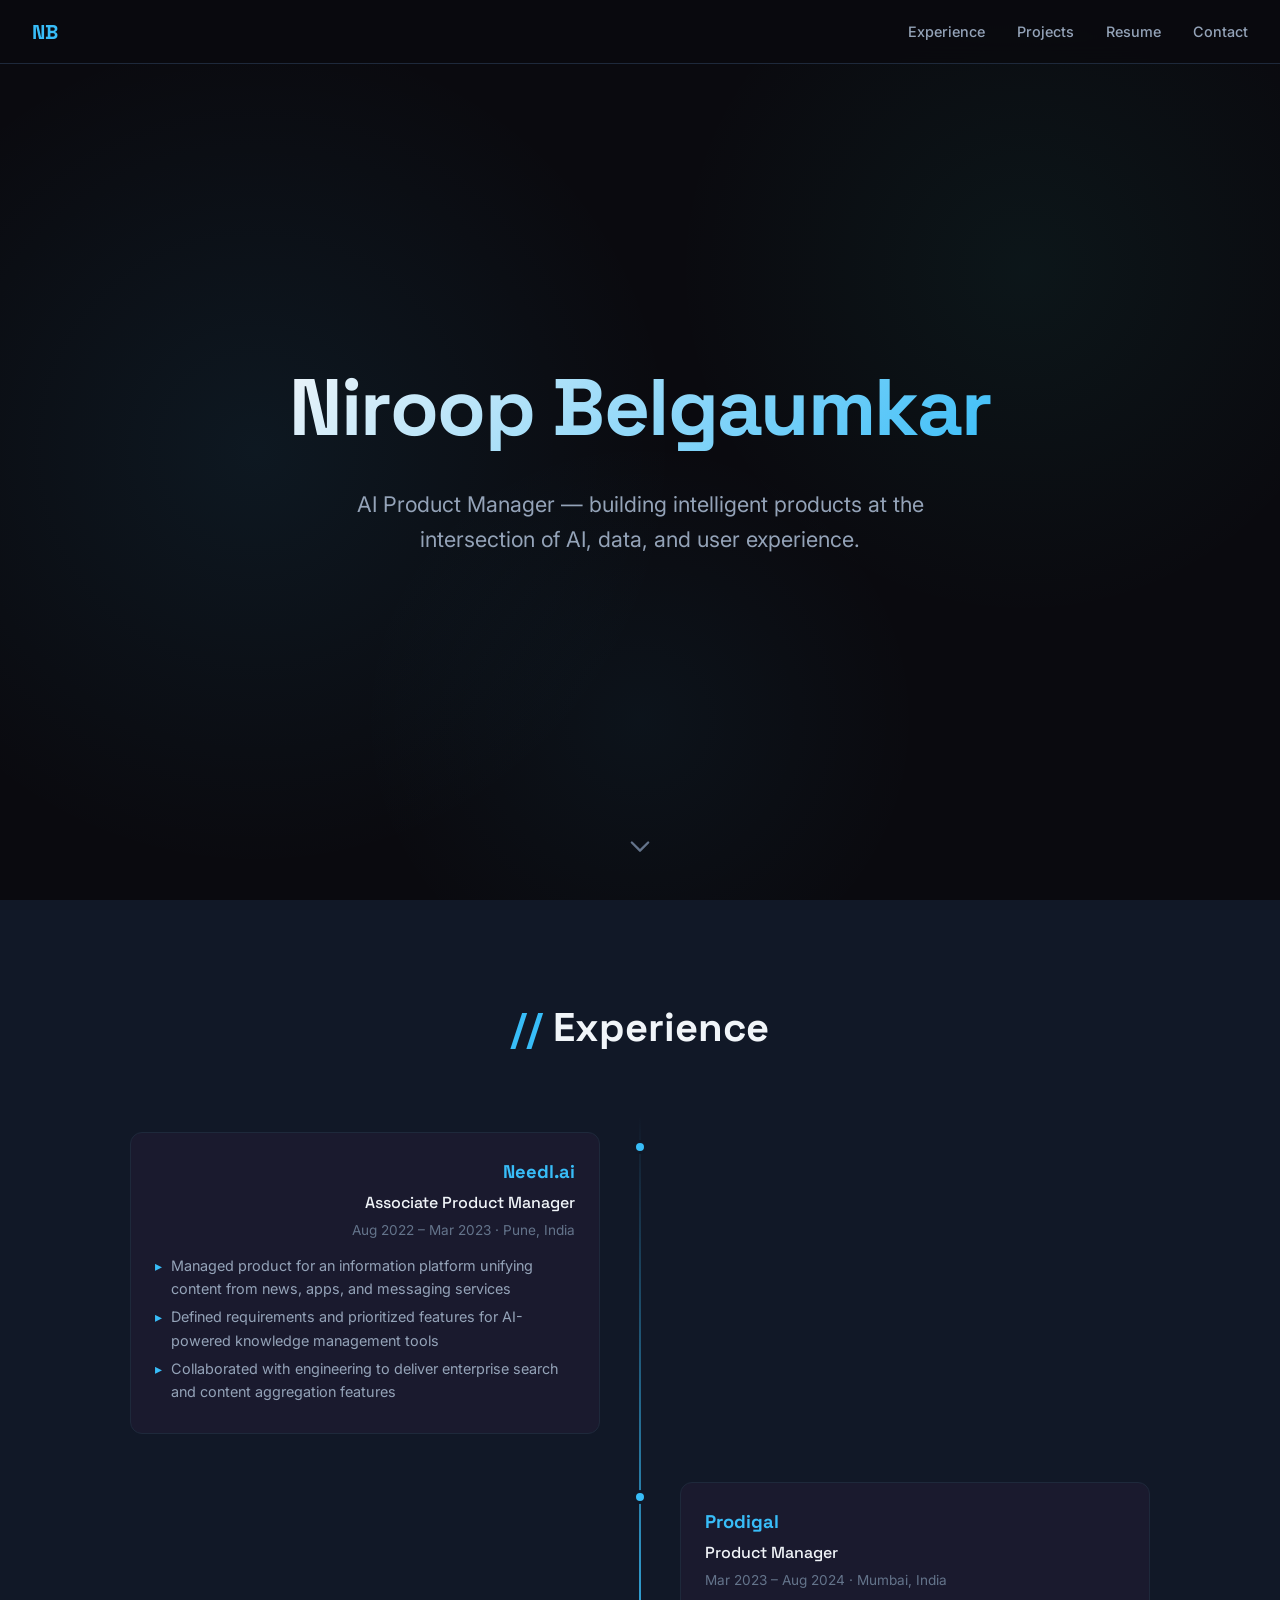
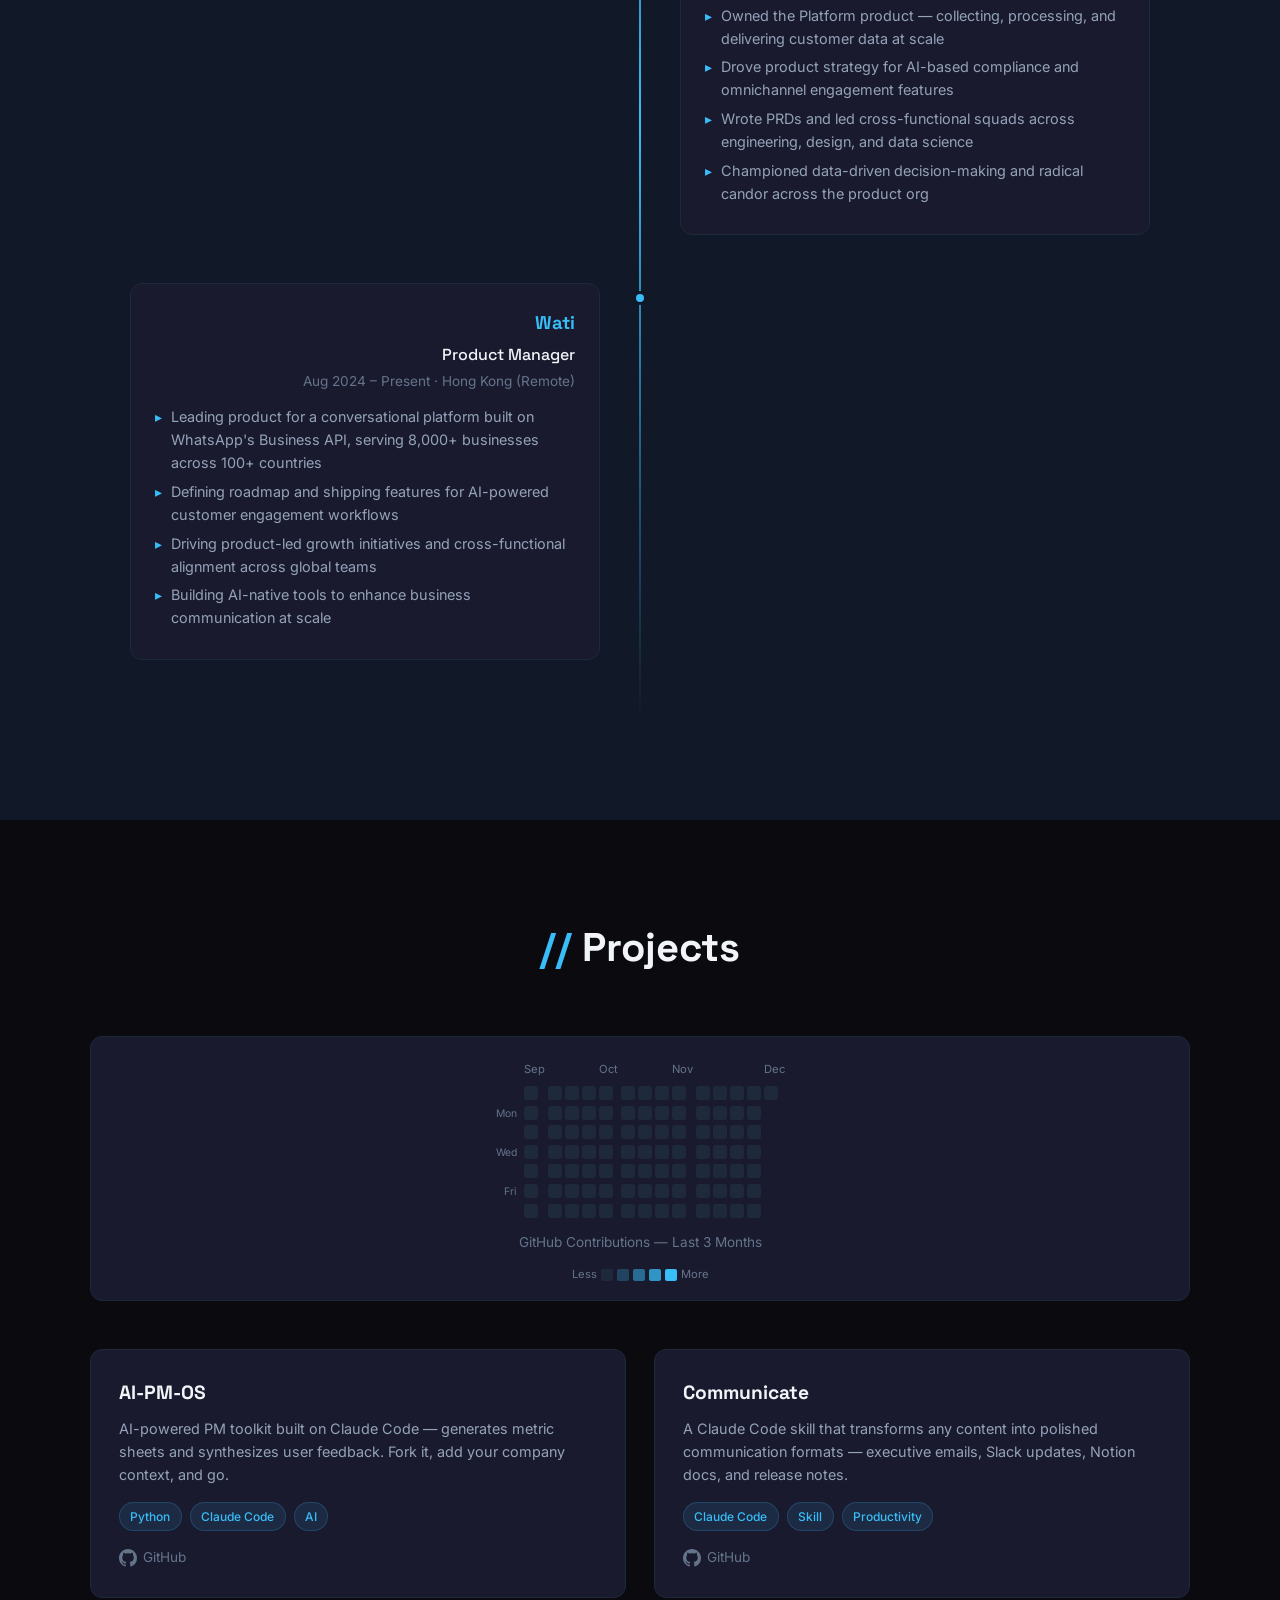
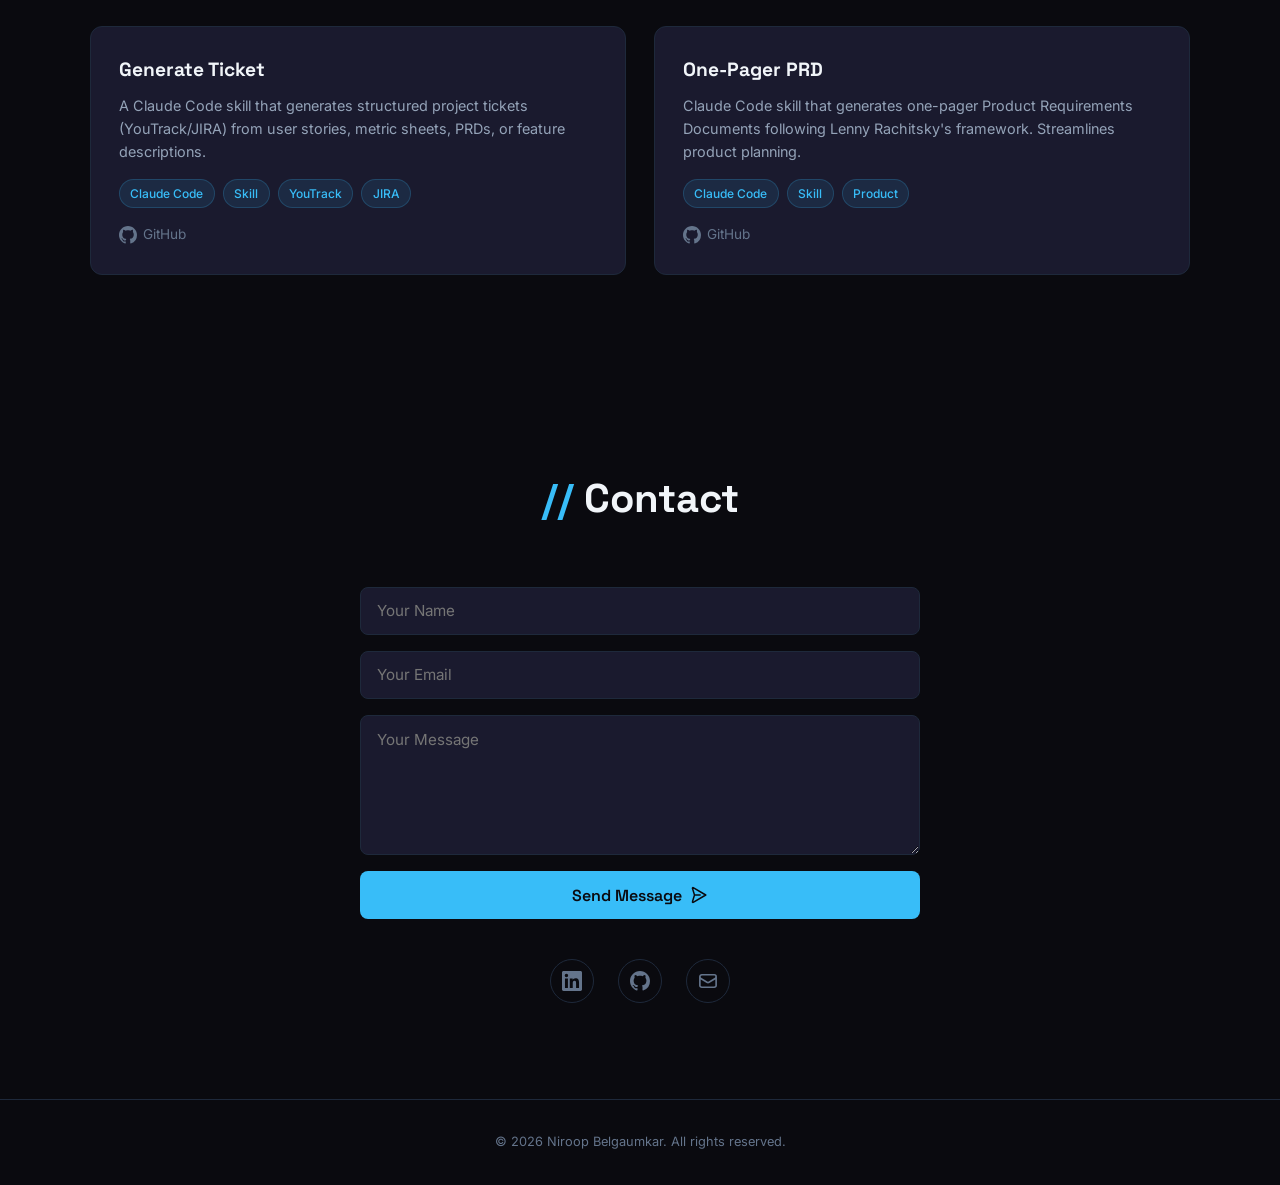
==== index.html @ 34ae7f2c "Add personal portfolio website Single-page portfolio with hero, experience timeline, projects grid, " ====
<!DOCTYPE html>
<html lang="en">
<head>
  <meta charset="UTF-8">
  <meta name="viewport" content="width=device-width, initial-scale=1.0">
  <title>Niroop Belgaumkar | AI Product Manager</title>
  <!-- Google Fonts -->
  <link rel="preconnect" href="https://fonts.googleapis.com">
  <link rel="preconnect" href="https://fonts.gstatic.com" crossorigin>
  <link href="https://fonts.googleapis.com/css2?family=Inter:wght@300;400;500;600&family=Space+Grotesk:wght@400;500;600;700&display=swap" rel="stylesheet">

  <style>
    /* ===========================
       CSS VARIABLES
       =========================== */
    :root {
      --bg-primary: #0a0a0f;
      --bg-secondary: #111827;
      --bg-card: #1a1a2e;
      --bg-card-hover: #1f2937;
      --accent: #38bdf8;
      --accent-glow: rgba(56, 189, 248, 0.3);
      --accent-secondary: #2dd4bf;
      --text-primary: #f1f5f9;
      --text-secondary: #94a3b8;
      --text-muted: #64748b;
      --border: #1e293b;
      --font-body: 'Inter', sans-serif;
      --font-heading: 'Space Grotesk', sans-serif;
      --nav-height: 64px;
    }

    /* ===========================
       RESET & BASE
       =========================== */
    *, *::before, *::after {
      margin: 0;
      padding: 0;
      box-sizing: border-box;
    }

    html {
      scroll-behavior: smooth;
    }

    body {
      font-family: var(--font-body);
      background: var(--bg-primary);
      color: var(--text-primary);
      line-height: 1.6;
      overflow-x: hidden;
    }

    a {
      color: var(--accent);
      text-decoration: none;
      transition: color 0.3s;
    }

    a:hover {
      color: var(--accent-secondary);
    }

    h1, h2, h3, h4 {
      font-family: var(--font-heading);
    }

    /* ===========================
       SCROLL ANIMATIONS
       =========================== */
    .fade-in {
      opacity: 0;
      transform: translateY(30px);
      transition: opacity 0.6s ease-out, transform 0.6s ease-out;
    }

    .fade-in.visible {
      opacity: 1;
      transform: translateY(0);
    }

    /* ===========================
       NAVIGATION
       =========================== */
    nav {
      position: fixed;
      top: 0;
      left: 0;
      right: 0;
      height: var(--nav-height);
      background: rgba(10, 10, 15, 0.85);
      backdrop-filter: blur(12px);
      border-bottom: 1px solid var(--border);
      display: flex;
      align-items: center;
      justify-content: space-between;
      padding: 0 2rem;
      z-index: 1000;
      transition: background 0.3s;
    }

    .nav-logo {
      font-family: var(--font-heading);
      font-size: 1.25rem;
      font-weight: 700;
      color: var(--accent);
    }

    .nav-links {
      display: flex;
      gap: 2rem;
      list-style: none;
    }

    .nav-links a {
      color: var(--text-secondary);
      font-size: 0.9rem;
      font-weight: 500;
      transition: color 0.3s;
    }

    .nav-links a:hover {
      color: var(--accent);
    }

    .nav-toggle {
      display: none;
      flex-direction: column;
      gap: 5px;
      cursor: pointer;
      background: none;
      border: none;
      padding: 4px;
    }

    .nav-toggle span {
      display: block;
      width: 24px;
      height: 2px;
      background: var(--text-primary);
      border-radius: 2px;
      transition: transform 0.3s, opacity 0.3s;
    }

    @media (max-width: 768px) {
      .nav-toggle {
        display: flex;
      }

      .nav-links {
        position: fixed;
        top: var(--nav-height);
        left: 0;
        right: 0;
        background: rgba(10, 10, 15, 0.95);
        backdrop-filter: blur(12px);
        flex-direction: column;
        align-items: center;
        padding: 2rem 0;
        gap: 1.5rem;
        border-bottom: 1px solid var(--border);
        transform: translateY(-100%);
        opacity: 0;
        pointer-events: none;
        transition: transform 0.3s, opacity 0.3s;
      }

      .nav-links.open {
        transform: translateY(0);
        opacity: 1;
        pointer-events: all;
      }
    }

    /* ===========================
       HERO SECTION
       =========================== */
    #hero {
      position: relative;
      height: 100vh;
      display: flex;
      flex-direction: column;
      align-items: center;
      justify-content: center;
      text-align: center;
      overflow: hidden;
      padding: 0 1.5rem;
    }

    /* Animated gradient background */
    #hero::before {
      content: '';
      position: absolute;
      inset: 0;
      background:
        radial-gradient(ellipse 600px 600px at 20% 50%, rgba(56, 189, 248, 0.08) 0%, transparent 70%),
        radial-gradient(ellipse 500px 500px at 80% 30%, rgba(45, 212, 191, 0.06) 0%, transparent 70%),
        radial-gradient(ellipse 400px 400px at 50% 80%, rgba(56, 189, 248, 0.05) 0%, transparent 70%);
      animation: heroShift 8s ease-in-out infinite alternate;
      z-index: 0;
    }

    @keyframes heroShift {
      0% { transform: scale(1) translate(0, 0); }
      100% { transform: scale(1.1) translate(20px, -15px); }
    }

    /* Floating particles */
    .particles {
      position: absolute;
      inset: 0;
      z-index: 0;
    }

    .particle {
      position: absolute;
      width: 3px;
      height: 3px;
      background: var(--accent);
      border-radius: 50%;
      opacity: 0;
      animation: float linear infinite;
    }

    @keyframes float {
      0% { opacity: 0; transform: translateY(100vh) scale(0); }
      10% { opacity: 0.6; }
      90% { opacity: 0.6; }
      100% { opacity: 0; transform: translateY(-10vh) scale(1); }
    }

    .hero-content {
      position: relative;
      z-index: 1;
    }

    .hero-content h1 {
      font-size: clamp(2.5rem, 7vw, 5rem);
      font-weight: 700;
      letter-spacing: -0.02em;
      margin-bottom: 1rem;
      background: linear-gradient(135deg, var(--text-primary) 0%, var(--accent) 100%);
      -webkit-background-clip: text;
      -webkit-text-fill-color: transparent;
      background-clip: text;
    }

    .hero-content p {
      font-size: clamp(1rem, 2.5vw, 1.35rem);
      color: var(--text-secondary);
      max-width: 600px;
      margin: 0 auto;
    }

    .scroll-indicator {
      position: absolute;
      bottom: 2rem;
      left: 50%;
      transform: translateX(-50%);
      z-index: 1;
      animation: bounce 2s infinite;
    }

    .scroll-indicator svg {
      width: 28px;
      height: 28px;
      stroke: var(--text-muted);
    }

    @keyframes bounce {
      0%, 100% { transform: translateX(-50%) translateY(0); }
      50% { transform: translateX(-50%) translateY(10px); }
    }

    /* ===========================
       SECTION SHARED
       =========================== */
    section {
      padding: 6rem 1.5rem;
    }

    .section-title {
      text-align: center;
      font-size: clamp(1.75rem, 4vw, 2.5rem);
      font-weight: 700;
      margin-bottom: 3.5rem;
      color: var(--text-primary);
    }

    .section-title span {
      color: var(--accent);
    }

    .container {
      max-width: 1100px;
      margin: 0 auto;
    }

    /* ===========================
       EXPERIENCE / TIMELINE
       =========================== */
    #experience {
      background: var(--bg-secondary);
    }

    .timeline {
      position: relative;
      padding: 1rem 0;
    }

    /* Vertical line */
    .timeline::before {
      content: '';
      position: absolute;
      left: 50%;
      top: 0;
      bottom: 0;
      width: 2px;
      background: linear-gradient(to bottom, transparent, var(--accent), transparent);
      transform: translateX(-50%);
    }

    .timeline-item {
      position: relative;
      width: 50%;
      padding: 0 2.5rem 3rem;
    }

    .timeline-item:nth-child(odd) {
      left: 0;
      text-align: right;
    }

    .timeline-item:nth-child(even) {
      left: 50%;
      text-align: left;
    }

    /* Dot on the timeline */
    .timeline-item::before {
      content: '';
      position: absolute;
      top: 0.5rem;
      width: 14px;
      height: 14px;
      background: var(--accent);
      border: 3px solid var(--bg-secondary);
      border-radius: 50%;
      z-index: 2;
    }

    .timeline-item:nth-child(odd)::before {
      right: -7px;
    }

    .timeline-item:nth-child(even)::before {
      left: -7px;
    }

    .timeline-card {
      background: var(--bg-card);
      border: 1px solid var(--border);
      border-radius: 12px;
      padding: 1.5rem;
      transition: border-color 0.3s, box-shadow 0.3s;
    }

    .timeline-card:hover {
      border-color: var(--accent);
      box-shadow: 0 0 20px var(--accent-glow);
    }

    .timeline-card h3 {
      color: var(--accent);
      font-size: 1.15rem;
      margin-bottom: 0.25rem;
    }

    .timeline-card h4 {
      color: var(--text-primary);
      font-weight: 500;
      font-size: 1rem;
      margin-bottom: 0.25rem;
    }

    .timeline-meta {
      font-size: 0.85rem;
      color: var(--text-muted);
      margin-bottom: 0.75rem;
    }

    .timeline-card ul {
      list-style: none;
      padding: 0;
    }

    .timeline-card ul li {
      position: relative;
      padding-left: 1rem;
      margin-bottom: 0.35rem;
      color: var(--text-secondary);
      font-size: 0.9rem;
      text-align: left;
    }

    .timeline-card ul li::before {
      content: '\25B8';
      position: absolute;
      left: 0;
      color: var(--accent);
    }

    @media (max-width: 768px) {
      .timeline::before {
        left: 1rem;
      }

      .timeline-item {
        width: 100%;
        left: 0 !important;
        text-align: left !important;
        padding-left: 2.5rem;
        padding-right: 0;
      }

      .timeline-item::before {
        left: 4px !important;
        right: auto !important;
      }
    }

    /* ===========================
       PROJECTS
       =========================== */
    .projects-grid {
      display: grid;
      grid-template-columns: repeat(2, 1fr);
      gap: 1.75rem;
    }

    @media (max-width: 768px) {
      .projects-grid {
        grid-template-columns: 1fr;
      }
    }

    /* GitHub Contribution Grid */
    .github-chart {
      text-align: center;
      margin-bottom: 3rem;
      padding: 1.5rem 1.5rem 1rem;
      background: var(--bg-card);
      border: 1px solid var(--border);
      border-radius: 12px;
      overflow-x: auto;
    }

    .chart-label {
      color: var(--text-muted);
      font-size: 0.85rem;
      margin-top: 0.75rem;
    }

    .contrib-grid {
      display: inline-grid;
      grid-template-rows: auto repeat(7, 1fr);
      grid-auto-flow: column;
      gap: 3px;
      justify-content: center;
    }

    .contrib-grid .month-label {
      grid-row: 1;
      font-size: 0.7rem;
      color: var(--text-muted);
      text-align: center;
      padding-bottom: 4px;
    }

    .contrib-grid .day-label {
      font-size: 0.65rem;
      color: var(--text-muted);
      display: flex;
      align-items: center;
      justify-content: flex-end;
      padding-right: 4px;
    }

    .contrib-cell {
      width: 14px;
      height: 14px;
      border-radius: 3px;
      background: var(--border);
      transition: outline 0.15s;
      position: relative;
    }

    .contrib-cell:hover {
      outline: 2px solid var(--accent);
      outline-offset: 1px;
    }

    .contrib-cell[data-level="1"] { background: rgba(56, 189, 248, 0.25); }
    .contrib-cell[data-level="2"] { background: rgba(56, 189, 248, 0.5); }
    .contrib-cell[data-level="3"] { background: rgba(56, 189, 248, 0.75); }
    .contrib-cell[data-level="4"] { background: rgba(56, 189, 248, 1); }

    .contrib-cell .tooltip {
      display: none;
      position: absolute;
      bottom: calc(100% + 6px);
      left: 50%;
      transform: translateX(-50%);
      background: var(--bg-primary);
      color: var(--text-primary);
      font-size: 0.7rem;
      padding: 4px 8px;
      border-radius: 4px;
      border: 1px solid var(--border);
      white-space: nowrap;
      z-index: 10;
      pointer-events: none;
    }

    .contrib-cell:hover .tooltip {
      display: block;
    }

    .contrib-legend {
      display: flex;
      align-items: center;
      justify-content: center;
      gap: 4px;
      margin-top: 0.75rem;
      font-size: 0.7rem;
      color: var(--text-muted);
    }

    .contrib-legend .swatch {
      width: 12px;
      height: 12px;
      border-radius: 2px;
    }

    @media (max-width: 768px) {
      .contrib-cell {
        width: 11px;
        height: 11px;
      }
    }

    .project-card {
      background: var(--bg-card);
      border: 1px solid var(--border);
      border-radius: 12px;
      padding: 1.75rem;
      transition: transform 0.3s, border-color 0.3s, box-shadow 0.3s;
    }

    .project-card:hover {
      transform: translateY(-6px);
      border-color: var(--accent);
      box-shadow: 0 8px 30px var(--accent-glow);
    }

    .project-card h3 {
      font-size: 1.2rem;
      margin-bottom: 0.5rem;
      color: var(--text-primary);
    }

    .project-card p {
      color: var(--text-secondary);
      font-size: 0.9rem;
      margin-bottom: 1rem;
    }

    .project-tags {
      display: flex;
      flex-wrap: wrap;
      gap: 0.5rem;
      margin-bottom: 1rem;
    }

    .project-tags span {
      background: rgba(56, 189, 248, 0.1);
      color: var(--accent);
      font-size: 0.75rem;
      font-weight: 500;
      padding: 0.25rem 0.65rem;
      border-radius: 999px;
      border: 1px solid rgba(56, 189, 248, 0.2);
    }

    .project-links {
      display: flex;
      gap: 1rem;
    }

    .project-links a {
      display: inline-flex;
      align-items: center;
      gap: 0.35rem;
      color: var(--text-muted);
      font-size: 0.85rem;
      transition: color 0.3s;
    }

    .project-links a:hover {
      color: var(--accent);
    }

    .project-links svg {
      width: 18px;
      height: 18px;
    }


    /* ===========================
       CONTACT
       =========================== */
    .contact-wrapper {
      max-width: 560px;
      margin: 0 auto;
    }

    .contact-form {
      display: flex;
      flex-direction: column;
      gap: 1rem;
    }

    .contact-form input,
    .contact-form textarea {
      width: 100%;
      padding: 0.85rem 1rem;
      border: 1px solid var(--border);
      border-radius: 8px;
      background: var(--bg-card);
      color: var(--text-primary);
      font-family: var(--font-body);
      font-size: 0.95rem;
      outline: none;
      transition: border-color 0.3s;
    }

    .contact-form input:focus,
    .contact-form textarea:focus {
      border-color: var(--accent);
    }

    .contact-form textarea {
      min-height: 140px;
      resize: vertical;
    }

    .btn-submit {
      display: inline-flex;
      align-items: center;
      justify-content: center;
      gap: 0.5rem;
      background: var(--accent);
      color: var(--bg-primary);
      font-family: var(--font-heading);
      font-weight: 600;
      font-size: 1rem;
      padding: 0.85rem 2rem;
      border-radius: 8px;
      border: none;
      cursor: pointer;
      transition: box-shadow 0.3s, transform 0.3s;
    }

    .btn-submit:hover {
      transform: translateY(-2px);
      box-shadow: 0 0 25px var(--accent-glow);
    }

    .form-success {
      display: none;
      text-align: center;
      padding: 1.5rem;
      margin-top: 1rem;
      background: rgba(45, 212, 191, 0.1);
      border: 1px solid var(--accent-secondary);
      border-radius: 8px;
      color: var(--accent-secondary);
      font-weight: 500;
    }

    .form-success.show {
      display: block;
    }

    .social-links {
      display: flex;
      justify-content: center;
      gap: 1.5rem;
      margin-top: 2.5rem;
    }

    .social-links a {
      display: flex;
      align-items: center;
      justify-content: center;
      width: 44px;
      height: 44px;
      border: 1px solid var(--border);
      border-radius: 50%;
      color: var(--text-muted);
      transition: color 0.3s, border-color 0.3s, box-shadow 0.3s;
    }

    .social-links a:hover {
      color: var(--accent);
      border-color: var(--accent);
      box-shadow: 0 0 15px var(--accent-glow);
    }

    .social-links svg {
      width: 20px;
      height: 20px;
    }

    /* ===========================
       FOOTER
       =========================== */
    footer {
      text-align: center;
      padding: 2rem 1rem;
      color: var(--text-muted);
      font-size: 0.8rem;
      border-top: 1px solid var(--border);
    }
  </style>
</head>
<body>

  <!-- ===========================
       NAVIGATION
       =========================== -->
  <nav>
    <a href="#hero" class="nav-logo">NB</a>
    <button class="nav-toggle" aria-label="Toggle navigation">
      <span></span><span></span><span></span>
    </button>
    <ul class="nav-links">
      <li><a href="#experience">Experience</a></li>
      <li><a href="#projects">Projects</a></li>
      <li><a href="./assets/resume.pdf" target="_blank" rel="noopener noreferrer">Resume</a></li>
      <li><a href="#contact">Contact</a></li>
    </ul>
  </nav>

  <!-- ===========================
       HERO SECTION
       =========================== -->
  <section id="hero">
    <div class="particles" id="particles"></div>
    <div class="hero-content">
      <h1>Niroop Belgaumkar</h1>
      <p>AI Product Manager — building intelligent products at the intersection of AI, data, and user experience.</p>
    </div>
    <div class="scroll-indicator">
      <svg xmlns="http://www.w3.org/2000/svg" fill="none" viewBox="0 0 24 24" stroke-width="2" stroke="currentColor"><path stroke-linecap="round" stroke-linejoin="round" d="M19 9l-7 7-7-7"/></svg>
    </div>
  </section>

  <!-- ===========================
       EXPERIENCE SECTION
       =========================== -->
  <section id="experience">
    <div class="container">
      <h2 class="section-title fade-in"><span>//</span> Experience</h2>
      <div class="timeline">

        <!-- Job 1 — oldest PM role -->
        <div class="timeline-item fade-in">
          <div class="timeline-card">
            <h3>Needl.ai</h3>
            <h4>Associate Product Manager</h4>
            <div class="timeline-meta">Aug 2022 &ndash; Mar 2023 &middot; Pune, India</div>
            <ul>
              <!-- REPLACE: responsibilities / achievements -->
              <li>Managed product for an information platform unifying content from news, apps, and messaging services</li>
              <li>Defined requirements and prioritized features for AI-powered knowledge management tools</li>
              <li>Collaborated with engineering to deliver enterprise search and content aggregation features</li>
            </ul>
          </div>
        </div>

        <!-- Job 2 -->
        <div class="timeline-item fade-in">
          <div class="timeline-card">
            <h3>Prodigal</h3>
            <h4>Product Manager</h4>
            <div class="timeline-meta">Mar 2023 &ndash; Aug 2024 &middot; Mumbai, India</div>
            <ul>
              <!-- REPLACE: responsibilities / achievements -->
              <li>Owned the Platform product — collecting, processing, and delivering customer data at scale</li>
              <li>Drove product strategy for AI-based compliance and omnichannel engagement features</li>
              <li>Wrote PRDs and led cross-functional squads across engineering, design, and data science</li>
              <li>Championed data-driven decision-making and radical candor across the product org</li>
            </ul>
          </div>
        </div>

        <!-- Job 3 — current -->
        <div class="timeline-item fade-in">
          <div class="timeline-card">
            <h3>Wati</h3>
            <h4>Product Manager</h4>
            <div class="timeline-meta">Aug 2024 &ndash; Present &middot; Hong Kong (Remote)</div>
            <ul>
              <!-- REPLACE: responsibilities / achievements -->
              <li>Leading product for a conversational platform built on WhatsApp's Business API, serving 8,000+ businesses across 100+ countries</li>
              <li>Defining roadmap and shipping features for AI-powered customer engagement workflows</li>
              <li>Driving product-led growth initiatives and cross-functional alignment across global teams</li>
              <li>Building AI-native tools to enhance business communication at scale</li>
            </ul>
          </div>
        </div>

      </div>
    </div>
  </section>

  <!-- ===========================
       PROJECTS SECTION
       =========================== -->
  <section id="projects">
    <div class="container">
      <h2 class="section-title fade-in"><span>//</span> Projects</h2>

      <!-- Dynamic GitHub Contribution Grid (last 3 months) -->
      <div class="github-chart fade-in">
        <div class="contrib-grid" id="contribGrid"></div>
        <p class="chart-label">GitHub Contributions — Last 3 Months</p>
      </div>

      <div class="projects-grid">

        <!-- Project 1: AI-PM-OS -->
        <div class="project-card fade-in">
          <h3>AI-PM-OS</h3>
          <p>AI-powered PM toolkit built on Claude Code — generates metric sheets and synthesizes user feedback. Fork it, add your company context, and go.</p>
          <div class="project-tags">
            <span>Python</span>
            <span>Claude Code</span>
            <span>AI</span>
          </div>
          <div class="project-links">
            <a href="https://github.com/101WaysToBug/AI-PM-OS" target="_blank" rel="noopener noreferrer">
              <svg viewBox="0 0 24 24" fill="currentColor"><path d="M12 0C5.37 0 0 5.37 0 12c0 5.31 3.435 9.795 8.205 11.385.6.105.825-.255.825-.57 0-.285-.015-1.23-.015-2.235-3.015.555-3.795-.735-4.035-1.41-.135-.345-.72-1.41-1.23-1.695-.42-.225-1.02-.78-.015-.795.945-.015 1.62.87 1.845 1.23 1.08 1.815 2.805 1.305 3.495.99.105-.78.42-1.305.765-1.605-2.67-.3-5.46-1.335-5.46-5.925 0-1.305.465-2.385 1.23-3.225-.12-.3-.54-1.53.12-3.18 0 0 1.005-.315 3.3 1.23.96-.27 1.98-.405 3-.405s2.04.135 3 .405c2.295-1.56 3.3-1.23 3.3-1.23.66 1.65.24 2.88.12 3.18.765.84 1.23 1.905 1.23 3.225 0 4.605-2.805 5.625-5.475 5.925.435.375.81 1.095.81 2.22 0 1.605-.015 2.895-.015 3.3 0 .315.225.69.825.57A12.02 12.02 0 0024 12c0-6.63-5.37-12-12-12z"/></svg>
              GitHub
            </a>
          </div>
        </div>

        <!-- Project 2: communicate -->
        <div class="project-card fade-in">
          <h3>Communicate</h3>
          <p>A Claude Code skill that transforms any content into polished communication formats — executive emails, Slack updates, Notion docs, and release notes.</p>
          <div class="project-tags">
            <span>Claude Code</span>
            <span>Skill</span>
            <span>Productivity</span>
          </div>
          <div class="project-links">
            <a href="https://github.com/101WaysToBug/communicate" target="_blank" rel="noopener noreferrer">
              <svg viewBox="0 0 24 24" fill="currentColor"><path d="M12 0C5.37 0 0 5.37 0 12c0 5.31 3.435 9.795 8.205 11.385.6.105.825-.255.825-.57 0-.285-.015-1.23-.015-2.235-3.015.555-3.795-.735-4.035-1.41-.135-.345-.72-1.41-1.23-1.695-.42-.225-1.02-.78-.015-.795.945-.015 1.62.87 1.845 1.23 1.08 1.815 2.805 1.305 3.495.99.105-.78.42-1.305.765-1.605-2.67-.3-5.46-1.335-5.46-5.925 0-1.305.465-2.385 1.23-3.225-.12-.3-.54-1.53.12-3.18 0 0 1.005-.315 3.3 1.23.96-.27 1.98-.405 3-.405s2.04.135 3 .405c2.295-1.56 3.3-1.23 3.3-1.23.66 1.65.24 2.88.12 3.18.765.84 1.23 1.905 1.23 3.225 0 4.605-2.805 5.625-5.475 5.925.435.375.81 1.095.81 2.22 0 1.605-.015 2.895-.015 3.3 0 .315.225.69.825.57A12.02 12.02 0 0024 12c0-6.63-5.37-12-12-12z"/></svg>
              GitHub
            </a>
          </div>
        </div>

        <!-- Project 3: generate-ticket -->
        <div class="project-card fade-in">
          <h3>Generate Ticket</h3>
          <p>A Claude Code skill that generates structured project tickets (YouTrack/JIRA) from user stories, metric sheets, PRDs, or feature descriptions.</p>
          <div class="project-tags">
            <span>Claude Code</span>
            <span>Skill</span>
            <span>YouTrack</span>
            <span>JIRA</span>
          </div>
          <div class="project-links">
            <a href="https://github.com/101WaysToBug/generate-ticket" target="_blank" rel="noopener noreferrer">
              <svg viewBox="0 0 24 24" fill="currentColor"><path d="M12 0C5.37 0 0 5.37 0 12c0 5.31 3.435 9.795 8.205 11.385.6.105.825-.255.825-.57 0-.285-.015-1.23-.015-2.235-3.015.555-3.795-.735-4.035-1.41-.135-.345-.72-1.41-1.23-1.695-.42-.225-1.02-.78-.015-.795.945-.015 1.62.87 1.845 1.23 1.08 1.815 2.805 1.305 3.495.99.105-.78.42-1.305.765-1.605-2.67-.3-5.46-1.335-5.46-5.925 0-1.305.465-2.385 1.23-3.225-.12-.3-.54-1.53.12-3.18 0 0 1.005-.315 3.3 1.23.96-.27 1.98-.405 3-.405s2.04.135 3 .405c2.295-1.56 3.3-1.23 3.3-1.23.66 1.65.24 2.88.12 3.18.765.84 1.23 1.905 1.23 3.225 0 4.605-2.805 5.625-5.475 5.925.435.375.81 1.095.81 2.22 0 1.605-.015 2.895-.015 3.3 0 .315.225.69.825.57A12.02 12.02 0 0024 12c0-6.63-5.37-12-12-12z"/></svg>
              GitHub
            </a>
          </div>
        </div>

        <!-- Project 4: one-pager-PRD -->
        <div class="project-card fade-in">
          <h3>One-Pager PRD</h3>
          <p>Claude Code skill that generates one-pager Product Requirements Documents following Lenny Rachitsky's framework. Streamlines product planning.</p>
          <div class="project-tags">
            <span>Claude Code</span>
            <span>Skill</span>
            <span>Product</span>
          </div>
          <div class="project-links">
            <a href="https://github.com/101WaysToBug/one-pager-PRD" target="_blank" rel="noopener noreferrer">
              <svg viewBox="0 0 24 24" fill="currentColor"><path d="M12 0C5.37 0 0 5.37 0 12c0 5.31 3.435 9.795 8.205 11.385.6.105.825-.255.825-.57 0-.285-.015-1.23-.015-2.235-3.015.555-3.795-.735-4.035-1.41-.135-.345-.72-1.41-1.23-1.695-.42-.225-1.02-.78-.015-.795.945-.015 1.62.87 1.845 1.23 1.08 1.815 2.805 1.305 3.495.99.105-.78.42-1.305.765-1.605-2.67-.3-5.46-1.335-5.46-5.925 0-1.305.465-2.385 1.23-3.225-.12-.3-.54-1.53.12-3.18 0 0 1.005-.315 3.3 1.23.96-.27 1.98-.405 3-.405s2.04.135 3 .405c2.295-1.56 3.3-1.23 3.3-1.23.66 1.65.24 2.88.12 3.18.765.84 1.23 1.905 1.23 3.225 0 4.605-2.805 5.625-5.475 5.925.435.375.81 1.095.81 2.22 0 1.605-.015 2.895-.015 3.3 0 .315.225.69.825.57A12.02 12.02 0 0024 12c0-6.63-5.37-12-12-12z"/></svg>
              GitHub
            </a>
          </div>
        </div>

      </div>
    </div>
  </section>


  <!-- ===========================
       CONTACT SECTION
       =========================== -->
  <section id="contact">
    <div class="container">
      <h2 class="section-title fade-in"><span>//</span> Contact</h2>
      <div class="contact-wrapper fade-in">
        <form class="contact-form" id="contactForm" action="https://formsubmit.co/ajax/niroopbelgaumkar1@gmail.com" method="POST">
          <input type="text" name="name" placeholder="Your Name" required>
          <input type="email" name="email" placeholder="Your Email" required>
          <textarea name="message" placeholder="Your Message" required></textarea>
          <button type="submit" class="btn-submit">
            Send Message
            <svg xmlns="http://www.w3.org/2000/svg" fill="none" viewBox="0 0 24 24" stroke-width="2" stroke="currentColor" width="18" height="18"><path stroke-linecap="round" stroke-linejoin="round" d="M6 12L3.27 3.13a.75.75 0 01.96-.96L21 12l-16.77 9.83a.75.75 0 01-.96-.96L6 12zm0 0h7.5"/></svg>
          </button>
        </form>
        <div class="form-success" id="formSuccess">
          Thank you! Your message has been sent successfully.
        </div>

        <!-- Social Links -->
        <div class="social-links">
          <a href="https://www.linkedin.com/in/nbelgaum/" target="_blank" rel="noopener noreferrer" aria-label="LinkedIn">
            <svg viewBox="0 0 24 24" fill="currentColor"><path d="M20.447 20.452h-3.554v-5.569c0-1.328-.027-3.037-1.852-3.037-1.853 0-2.136 1.445-2.136 2.939v5.667H9.351V9h3.414v1.561h.046c.477-.9 1.637-1.85 3.37-1.85 3.601 0 4.267 2.37 4.267 5.455v6.286zM5.337 7.433a2.062 2.062 0 01-2.063-2.065 2.064 2.064 0 112.063 2.065zm1.782 13.019H3.555V9h3.564v11.452zM22.225 0H1.771C.792 0 0 .774 0 1.729v20.542C0 23.227.792 24 1.771 24h20.451C23.2 24 24 23.227 24 22.271V1.729C24 .774 23.2 0 22.222 0h.003z"/></svg>
          </a>
          <a href="https://github.com/101WaysToBug" target="_blank" rel="noopener noreferrer" aria-label="GitHub">
            <svg viewBox="0 0 24 24" fill="currentColor"><path d="M12 0C5.37 0 0 5.37 0 12c0 5.31 3.435 9.795 8.205 11.385.6.105.825-.255.825-.57 0-.285-.015-1.23-.015-2.235-3.015.555-3.795-.735-4.035-1.41-.135-.345-.72-1.41-1.23-1.695-.42-.225-1.02-.78-.015-.795.945-.015 1.62.87 1.845 1.23 1.08 1.815 2.805 1.305 3.495.99.105-.78.42-1.305.765-1.605-2.67-.3-5.46-1.335-5.46-5.925 0-1.305.465-2.385 1.23-3.225-.12-.3-.54-1.53.12-3.18 0 0 1.005-.315 3.3 1.23.96-.27 1.98-.405 3-.405s2.04.135 3 .405c2.295-1.56 3.3-1.23 3.3-1.23.66 1.65.24 2.88.12 3.18.765.84 1.23 1.905 1.23 3.225 0 4.605-2.805 5.625-5.475 5.925.435.375.81 1.095.81 2.22 0 1.605-.015 2.895-.015 3.3 0 .315.225.69.825.57A12.02 12.02 0 0024 12c0-6.63-5.37-12-12-12z"/></svg>
          </a>
          <a href="mailto:niroopbelgaumkar1@gmail.com" aria-label="Email">
            <svg xmlns="http://www.w3.org/2000/svg" fill="none" viewBox="0 0 24 24" stroke-width="2" stroke="currentColor"><path stroke-linecap="round" stroke-linejoin="round" d="M21.75 6.75v10.5a2.25 2.25 0 01-2.25 2.25h-15a2.25 2.25 0 01-2.25-2.25V6.75m19.5 0A2.25 2.25 0 0019.5 4.5h-15a2.25 2.25 0 00-2.25 2.25m19.5 0v.243a2.25 2.25 0 01-1.07 1.916l-7.5 4.615a2.25 2.25 0 01-2.36 0L3.32 8.91a2.25 2.25 0 01-1.07-1.916V6.75"/></svg>
          </a>
        </div>
      </div>
    </div>
  </section>

<!-- ===========================
       FOOTER
       =========================== -->
  <footer>
    <p>&copy; 2026 Niroop Belgaumkar. All rights reserved.</p>
  </footer>

  <!-- ===========================
       JAVASCRIPT
       =========================== -->
  <script>
    /* ----------------------------
       Mobile Navigation Toggle
       ---------------------------- */
    function initMobileNav() {
      const toggle = document.querySelector('.nav-toggle');
      const links = document.querySelector('.nav-links');

      toggle.addEventListener('click', () => {
        links.classList.toggle('open');
      });

      // Close menu when a link is clicked
      links.querySelectorAll('a').forEach(link => {
        link.addEventListener('click', () => {
          links.classList.remove('open');
        });
      });
    }

    /* ----------------------------
       Scroll-triggered Animations
       (IntersectionObserver)
       ---------------------------- */
    function initScrollAnimations() {
      const observer = new IntersectionObserver((entries) => {
        entries.forEach(entry => {
          if (entry.isIntersecting) {
            entry.target.classList.add('visible');
            observer.unobserve(entry.target);
          }
        });
      }, {
        threshold: 0.15,
        rootMargin: '0px 0px -40px 0px'
      });

      document.querySelectorAll('.fade-in').forEach(el => observer.observe(el));
    }

    /* ----------------------------
       Particle Background
       ---------------------------- */
    function initParticles() {
      const container = document.getElementById('particles');
      const count = 30;

      for (let i = 0; i < count; i++) {
        const particle = document.createElement('div');
        particle.className = 'particle';
        particle.style.left = Math.random() * 100 + '%';
        particle.style.width = particle.style.height = (Math.random() * 3 + 1) + 'px';
        particle.style.animationDuration = (Math.random() * 8 + 6) + 's';
        particle.style.animationDelay = (Math.random() * 10) + 's';
        container.appendChild(particle);
      }
    }

    /* ----------------------------
       Contact Form Handling
       ---------------------------- */
    function initContactForm() {
      const form = document.getElementById('contactForm');
      const success = document.getElementById('formSuccess');

      form.addEventListener('submit', (e) => {
        e.preventDefault();
        const data = new FormData(form);
        const json = Object.fromEntries(data.entries());

        fetch(form.action, {
          method: 'POST',
          body: JSON.stringify(json),
          headers: {
            'Content-Type': 'application/json',
            'Accept': 'application/json'
          }
        }).then((response) => {
          if (response.ok) {
            form.reset();
            success.textContent = 'Thank you! Your message has been sent successfully.';
            success.classList.add('show');
          } else {
            success.textContent = 'Oops — something went wrong. Please try again.';
            success.style.borderColor = '#f87171';
            success.style.color = '#f87171';
            success.classList.add('show');
          }
          setTimeout(() => {
            success.classList.remove('show');
            success.style.borderColor = '';
            success.style.color = '';
          }, 4000);
        }).catch(() => {
          success.textContent = 'Network error. Please try again later.';
          success.style.borderColor = '#f87171';
          success.style.color = '#f87171';
          success.classList.add('show');
          setTimeout(() => {
            success.classList.remove('show');
            success.style.borderColor = '';
            success.style.color = '';
          }, 4000);
        });
      });
    }

/* ----------------------------
       GitHub Contribution Grid
       (Last 3 months, live data)
       ---------------------------- */
    function initContribGrid() {
      const username = '101WaysToBug';
      const grid = document.getElementById('contribGrid');
      const monthNames = ['Jan','Feb','Mar','Apr','May','Jun','Jul','Aug','Sep','Oct','Nov','Dec'];
      const dayLabels = ['','Mon','','Wed','','Fri',''];

      // Fetch all pages of public events (up to 10 pages x 100 = 1000 events)
      const pages = [1, 2, 3];
      Promise.all(
        pages.map(p =>
          fetch('https://api.github.com/users/' + username + '/events/public?per_page=100&page=' + p)
            .then(r => r.json())
            .catch(() => [])
        )
      ).then(results => {
        const allEvents = results.flat();

        // Count events per day
        const dateMap = {};
        allEvents.forEach(event => {
          const date = event.created_at.split('T')[0];
          dateMap[date] = (dateMap[date] || 0) + 1;
        });

        // Build last 3 months of dates
        const today = new Date();
        const start = new Date(today);
        start.setMonth(start.getMonth() - 3);
        start.setDate(start.getDate() - start.getDay()); // align to Sunday

        const days = [];
        const d = new Date(start);
        while (d <= today) {
          days.push(new Date(d));
          d.setDate(d.getDate() + 1);
        }

        // Find max for level scaling
        const counts = days.map(day => {
          const key = day.toISOString().split('T')[0];
          return dateMap[key] || 0;
        });
        const maxCount = Math.max(...counts, 1);

        // Group into weeks
        const weeks = [];
        let currentWeek = [];
        days.forEach(day => {
          if (day.getDay() === 0 && currentWeek.length > 0) {
            weeks.push(currentWeek);
            currentWeek = [];
          }
          currentWeek.push(day);
        });
        if (currentWeek.length > 0) weeks.push(currentWeek);

        let lastMonth = -1;

        // Day labels column
        const emptyLabel = document.createElement('div');
        emptyLabel.className = 'month-label';
        grid.appendChild(emptyLabel);
        dayLabels.forEach(label => {
          const el = document.createElement('div');
          el.className = 'day-label';
          el.textContent = label;
          grid.appendChild(el);
        });

        // Render each week
        weeks.forEach(week => {
          const firstDay = week[0];
          const monthLabel = document.createElement('div');
          monthLabel.className = 'month-label';
          if (firstDay.getMonth() !== lastMonth && firstDay.getDate() <= 7) {
            monthLabel.textContent = monthNames[firstDay.getMonth()];
            lastMonth = firstDay.getMonth();
          }
          grid.appendChild(monthLabel);

          // Pad start
          const startDow = week[0].getDay();
          for (let i = 0; i < startDow; i++) {
            const empty = document.createElement('div');
            empty.style.width = '14px';
            empty.style.height = '14px';
            grid.appendChild(empty);
          }

          week.forEach(day => {
            const key = day.toISOString().split('T')[0];
            const count = dateMap[key] || 0;
            let level = 0;
            if (count > 0) level = Math.min(4, Math.ceil((count / maxCount) * 4));

            const cell = document.createElement('div');
            cell.className = 'contrib-cell';
            cell.setAttribute('data-level', level);

            const tooltip = document.createElement('span');
            tooltip.className = 'tooltip';
            tooltip.textContent = count + ' contribution' + (count !== 1 ? 's' : '') + ' on ' + key;
            cell.appendChild(tooltip);
            grid.appendChild(cell);
          });

          // Pad end
          const endDow = week[week.length - 1].getDay();
          for (let i = endDow + 1; i < 7; i++) {
            const empty = document.createElement('div');
            empty.style.width = '14px';
            empty.style.height = '14px';
            grid.appendChild(empty);
          }
        });

        // Legend
        const chart = grid.parentElement;
        const legendEl = document.createElement('div');
        legendEl.className = 'contrib-legend';
        const lessSpan = document.createElement('span');
        lessSpan.textContent = 'Less ';
        legendEl.appendChild(lessSpan);
        [0,1,2,3,4].forEach(level => {
          const swatch = document.createElement('div');
          swatch.className = 'swatch';
          swatch.style.background = level === 0 ? 'var(--border)' :
            'rgba(56, 189, 248, ' + (level * 0.25) + ')';
          legendEl.appendChild(swatch);
        });
        const moreSpan = document.createElement('span');
        moreSpan.textContent = ' More';
        legendEl.appendChild(moreSpan);
        chart.appendChild(legendEl);
      }).catch(() => {
        grid.innerHTML = '<p style="color:var(--text-muted);">Could not load contribution data.</p>';
      });
    }

    /* ----------------------------
       Initialize Everything
       ---------------------------- */
    document.addEventListener('DOMContentLoaded', () => {
      initMobileNav();
      initScrollAnimations();
      initParticles();
      initContactForm();
      initContribGrid();
    });
  </script>

</body>
</html>
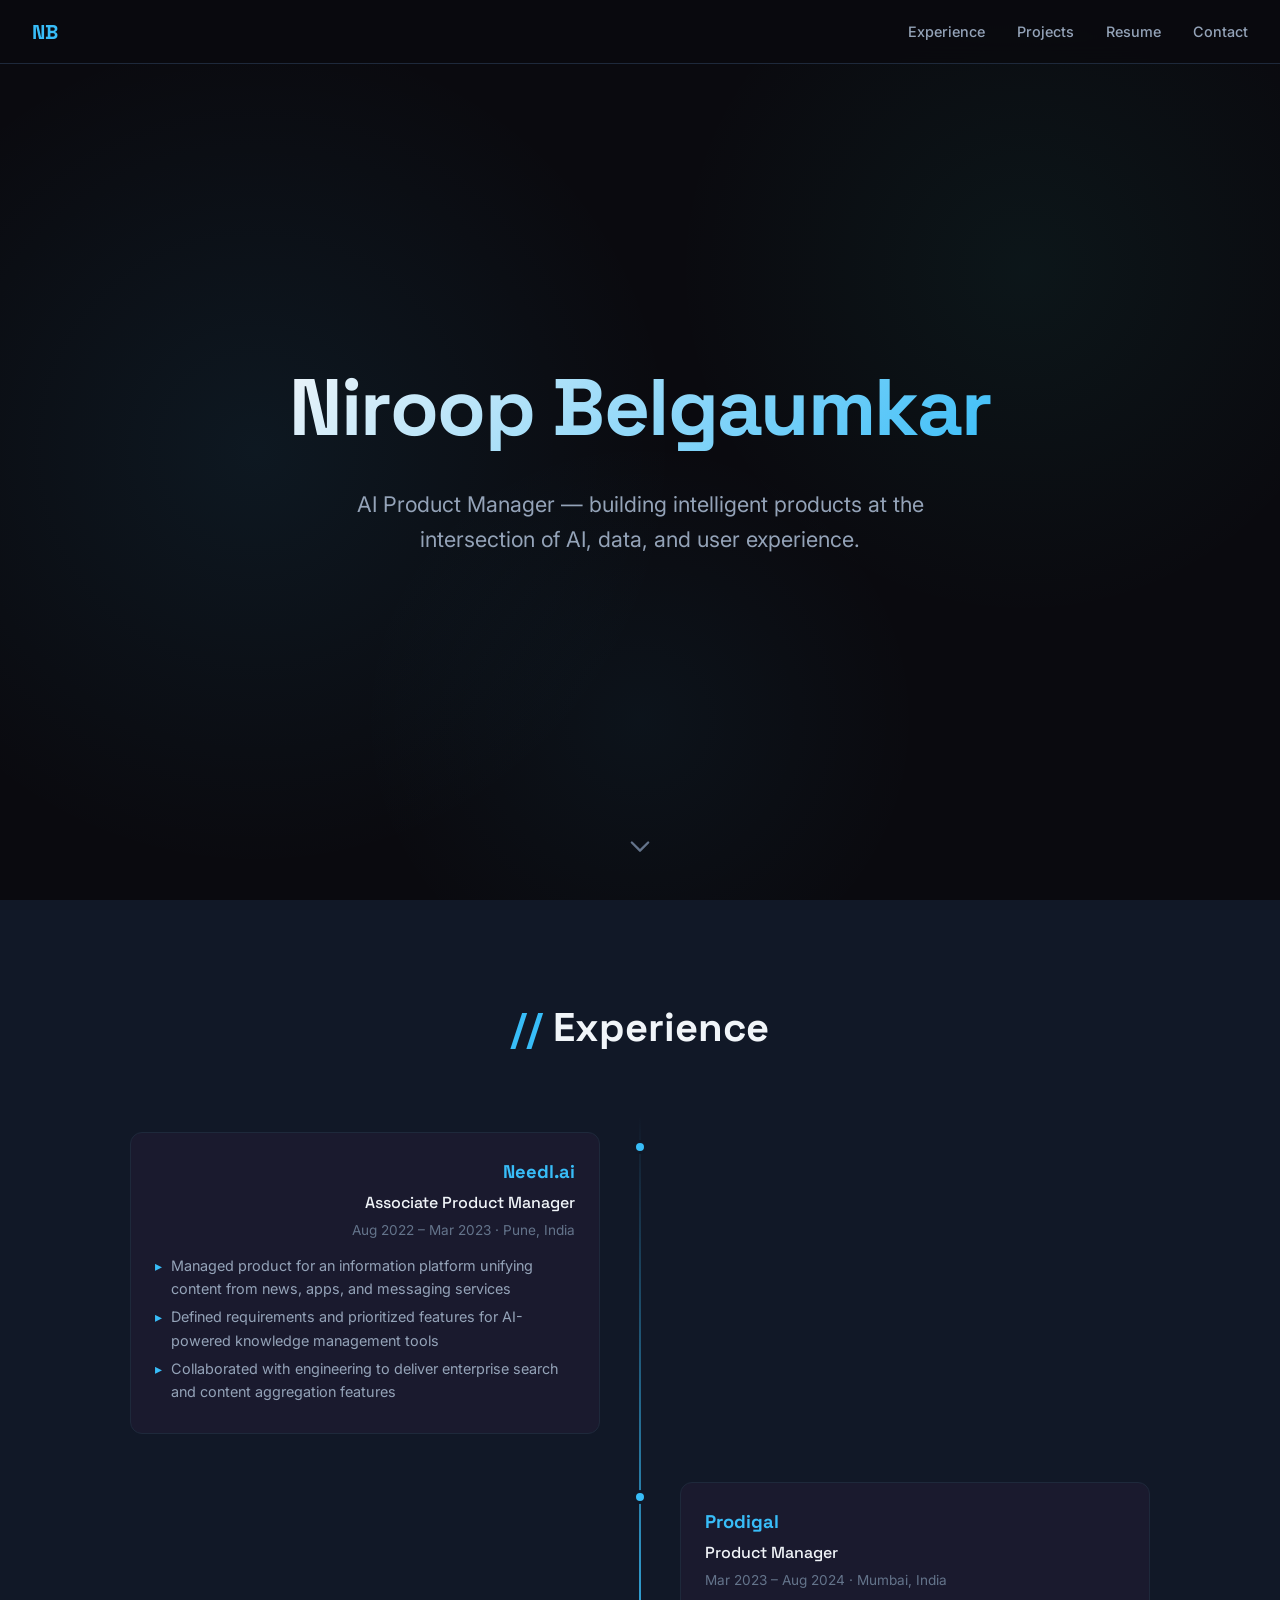
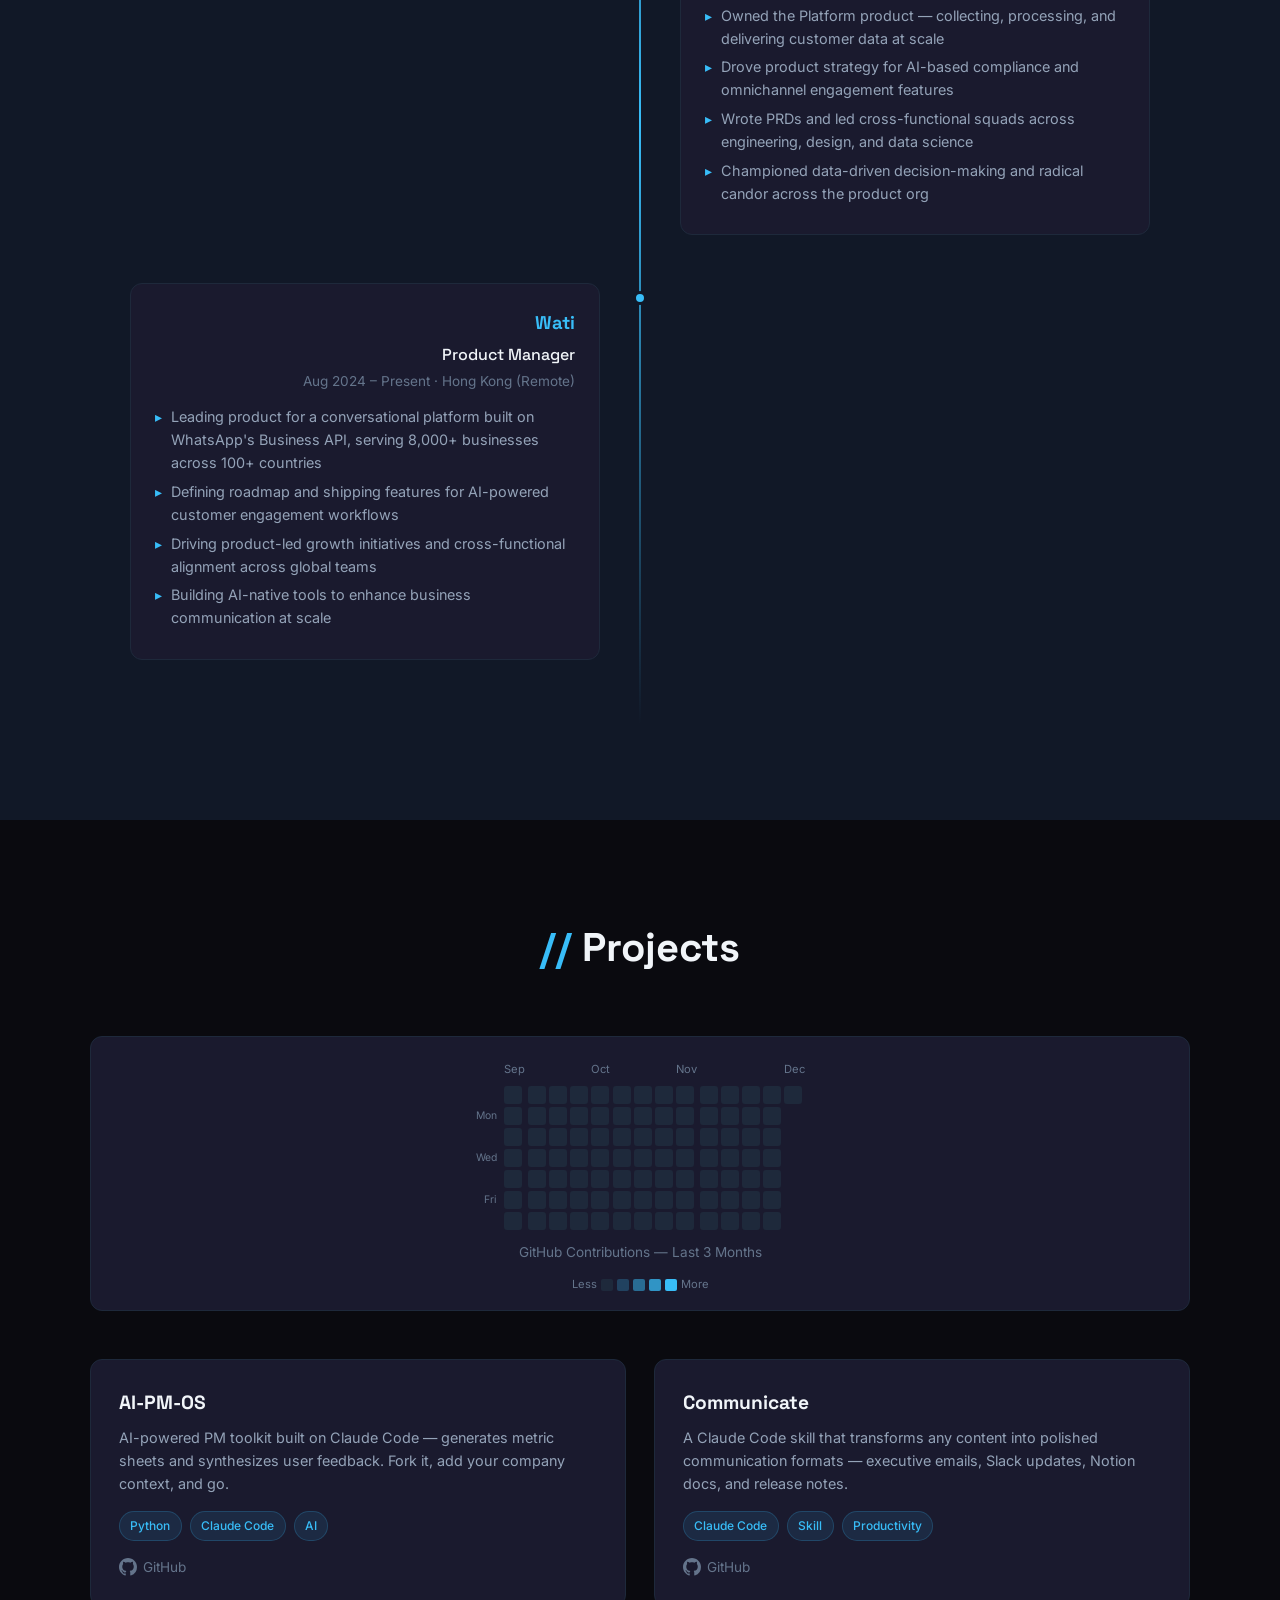
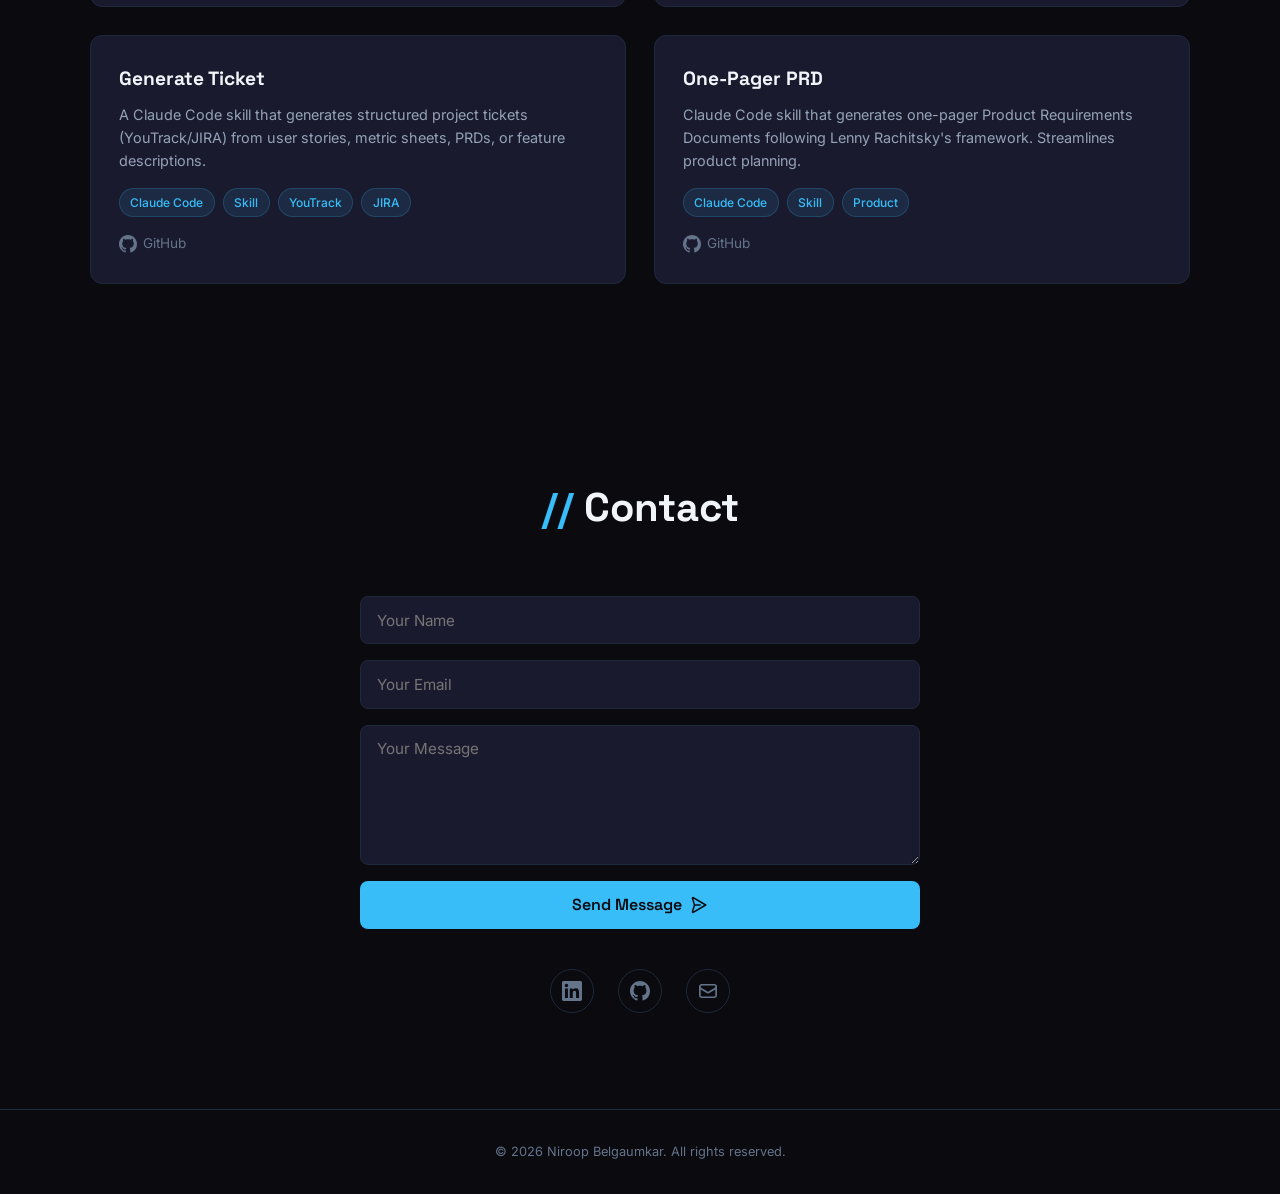
==== commit 9e088026: "Increase contribution grid cell size Co-Authored-By: Claude Opus 4.6 <noreply@anthropic.com>" ====
--- a/index.html
+++ b/index.html
@@ -487,8 +487,8 @@
     }
 
     .contrib-cell {
-      width: 14px;
-      height: 14px;
+      width: 18px;
+      height: 18px;
       border-radius: 3px;
       background: var(--border);
       transition: outline 0.15s;
@@ -542,12 +542,6 @@
       border-radius: 2px;
     }
 
-    @media (max-width: 768px) {
-      .contrib-cell {
-        width: 11px;
-        height: 11px;
-      }
-    }
 
     .project-card {
       background: var(--bg-card);
@@ -1155,8 +1149,8 @@
           const startDow = week[0].getDay();
           for (let i = 0; i < startDow; i++) {
             const empty = document.createElement('div');
-            empty.style.width = '14px';
-            empty.style.height = '14px';
+            empty.style.width = '18px';
+            empty.style.height = '18px';
             grid.appendChild(empty);
           }
 
@@ -1181,8 +1175,8 @@
           const endDow = week[week.length - 1].getDay();
           for (let i = endDow + 1; i < 7; i++) {
             const empty = document.createElement('div');
-            empty.style.width = '14px';
-            empty.style.height = '14px';
+            empty.style.width = '18px';
+            empty.style.height = '18px';
             grid.appendChild(empty);
           }
         });
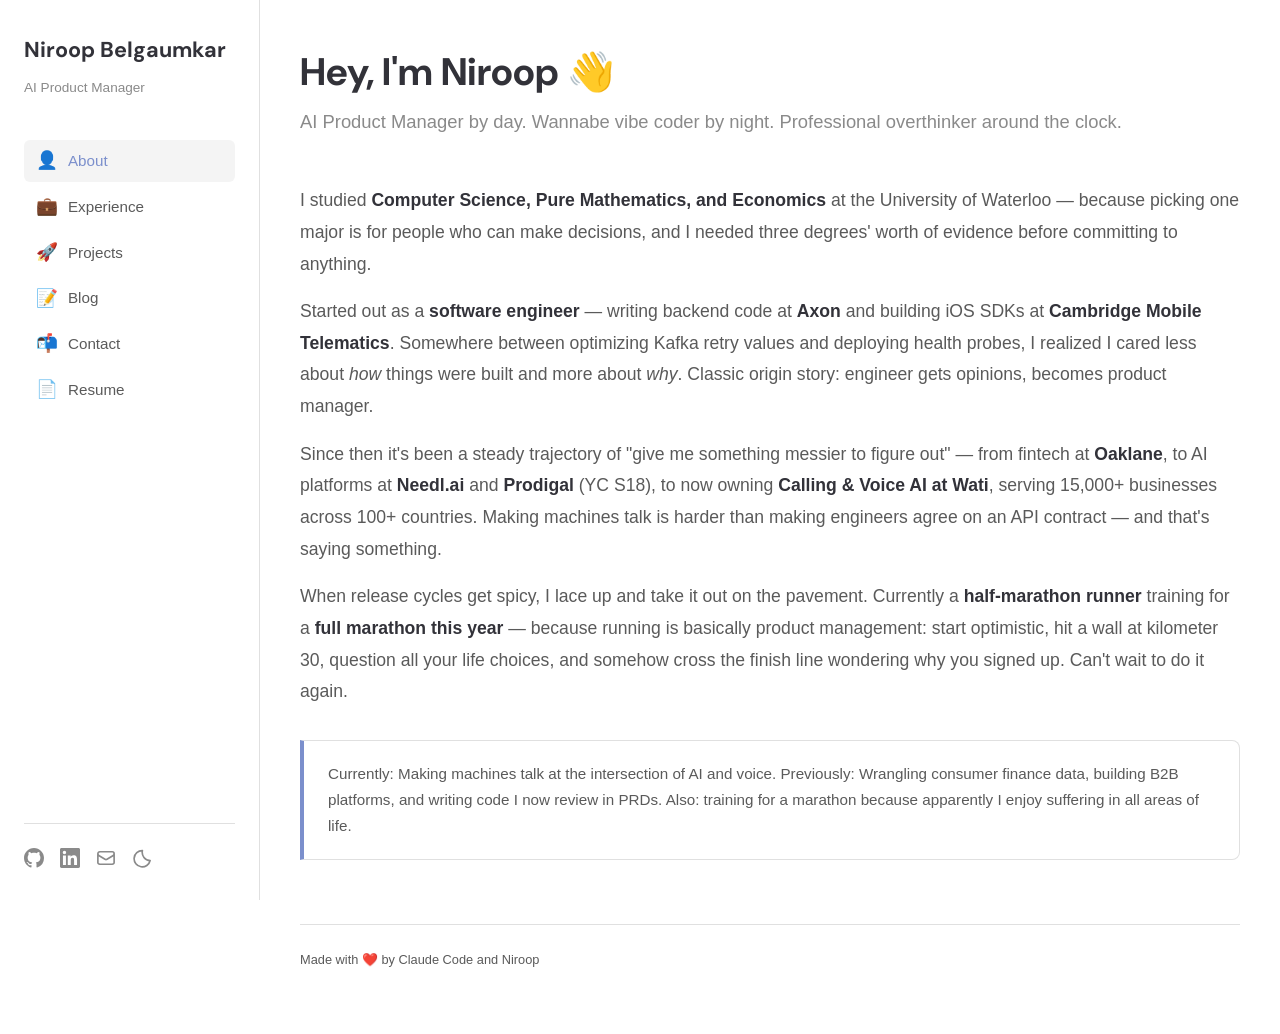
==== commit d83451d8: "Add dark mode toggle to mobile navigation bar The theme toggle was only in the sidebar, which is hid" ====
--- a/index.html
+++ b/index.html
@@ -3,1218 +3,129 @@
 <head>
   <meta charset="UTF-8">
   <meta name="viewport" content="width=device-width, initial-scale=1.0">
-  <title>Niroop Belgaumkar | AI Product Manager</title>
-  <!-- Google Fonts -->
+  <title>Niroop Belgaumkar</title>
+  <link rel="icon" type="image/png" href="./assets/favicon.png">
   <link rel="preconnect" href="https://fonts.googleapis.com">
   <link rel="preconnect" href="https://fonts.gstatic.com" crossorigin>
-  <link href="https://fonts.googleapis.com/css2?family=Inter:wght@300;400;500;600&family=Space+Grotesk:wght@400;500;600;700&display=swap" rel="stylesheet">
+  <link href="https://fonts.googleapis.com/css2?family=DM+Sans:wght@400;500;600;700&display=swap" rel="stylesheet">
+  <link rel="stylesheet" href="./css/style.css">
+  <script>if(localStorage.getItem('theme')==='dark')document.documentElement.setAttribute('data-theme','dark');</script>
+</head>
+<body>
+  <div class="site-wrapper">
+
+    <!-- MOBILE NAV -->
+    <div class="mobile-nav">
+      <a href="index.html" class="mobile-nav-name">Niroop Belgaumkar</a>
+      <div class="mobile-nav-actions">
+        <button class="theme-toggle mobile-theme-toggle" aria-label="Toggle theme">
+          <svg class="icon-moon" xmlns="http://www.w3.org/2000/svg" fill="none" viewBox="0 0 24 24" stroke-width="2" stroke="currentColor"><path stroke-linecap="round" stroke-linejoin="round" d="M21.752 15.002A9.718 9.718 0 0112.478 3.21a9.72 9.72 0 109.274 11.792z"/></svg>
+          <svg class="icon-sun" xmlns="http://www.w3.org/2000/svg" fill="none" viewBox="0 0 24 24" stroke-width="2" stroke="currentColor"><path stroke-linecap="round" stroke-linejoin="round" d="M12 3v2.25m6.364.386l-1.591 1.591M21 12h-2.25m-.386 6.364l-1.591-1.591M12 18.75V21m-4.773-4.227l-1.591 1.591M5.25 12H3m4.227-4.773L5.636 5.636M15.75 12a3.75 3.75 0 11-7.5 0 3.75 3.75 0 017.5 0z"/></svg>
+        </button>
+        <button class="mobile-nav-toggle" aria-label="Toggle menu">
+          <span></span><span></span><span></span>
+        </button>
+      </div>
+    </div>
+    <div class="mobile-menu">
+      <ul class="mobile-menu-nav">
+        <li><a href="index.html" class="active"><span class="nav-icon">&#128100;</span> About</a></li>
+        <li><a href="experience.html"><span class="nav-icon">&#128188;</span> Experience</a></li>
+        <li><a href="projects.html"><span class="nav-icon">&#128640;</span> Projects</a></li>
+        <li><a href="blog.html"><span class="nav-icon">&#128221;</span> Blog</a></li>
+        <li><a href="contact.html"><span class="nav-icon">&#128236;</span> Contact</a></li>
+        <li><a href="./assets/resume.pdf" target="_blank" rel="noopener noreferrer"><span class="nav-icon">&#128196;</span> Resume</a></li>
+      </ul>
+    </div>
+
+    <!-- SIDEBAR -->
+    <aside class="sidebar">
+      <div class="sidebar-header">
+        <a href="index.html" class="sidebar-name">Niroop Belgaumkar</a>
+        <span class="sidebar-tagline">AI Product Manager</span>
+      </div>
+      <ul class="sidebar-nav">
+        <li><a href="index.html" class="active"><span class="nav-icon">&#128100;</span> About</a></li>
+        <li><a href="experience.html"><span class="nav-icon">&#128188;</span> Experience</a></li>
+        <li><a href="projects.html"><span class="nav-icon">&#128640;</span> Projects</a></li>
+        <li><a href="blog.html"><span class="nav-icon">&#128221;</span> Blog</a></li>
+        <li><a href="contact.html"><span class="nav-icon">&#128236;</span> Contact</a></li>
+        <li><a href="./assets/resume.pdf" target="_blank" rel="noopener noreferrer"><span class="nav-icon">&#128196;</span> Resume</a></li>
+      </ul>
+      <div class="sidebar-footer">
+        <a href="https://github.com/101WaysToBug" target="_blank" rel="noopener noreferrer" aria-label="GitHub">
+          <svg viewBox="0 0 24 24" fill="currentColor"><path d="M12 0C5.37 0 0 5.37 0 12c0 5.31 3.435 9.795 8.205 11.385.6.105.825-.255.825-.57 0-.285-.015-1.23-.015-2.235-3.015.555-3.795-.735-4.035-1.41-.135-.345-.72-1.41-1.23-1.695-.42-.225-1.02-.78-.015-.795.945-.015 1.62.87 1.845 1.23 1.08 1.815 2.805 1.305 3.495.99.105-.78.42-1.305.765-1.605-2.67-.3-5.46-1.335-5.46-5.925 0-1.305.465-2.385 1.23-3.225-.12-.3-.54-1.53.12-3.18 0 0 1.005-.315 3.3 1.23.96-.27 1.98-.405 3-.405s2.04.135 3 .405c2.295-1.56 3.3-1.23 3.3-1.23.66 1.65.24 2.88.12 3.18.765.84 1.23 1.905 1.23 3.225 0 4.605-2.805 5.625-5.475 5.925.435.375.81 1.095.81 2.22 0 1.605-.015 2.895-.015 3.3 0 .315.225.69.825.57A12.02 12.02 0 0024 12c0-6.63-5.37-12-12-12z"/></svg>
+        </a>
+        <a href="https://www.linkedin.com/in/nbelgaum/" target="_blank" rel="noopener noreferrer" aria-label="LinkedIn">
+          <svg viewBox="0 0 24 24" fill="currentColor"><path d="M20.447 20.452h-3.554v-5.569c0-1.328-.027-3.037-1.852-3.037-1.853 0-2.136 1.445-2.136 2.939v5.667H9.351V9h3.414v1.561h.046c.477-.9 1.637-1.85 3.37-1.85 3.601 0 4.267 2.37 4.267 5.455v6.286zM5.337 7.433a2.062 2.062 0 01-2.063-2.065 2.064 2.064 0 112.063 2.065zm1.782 13.019H3.555V9h3.564v11.452zM22.225 0H1.771C.792 0 0 .774 0 1.729v20.542C0 23.227.792 24 1.771 24h20.451C23.2 24 24 23.227 24 22.271V1.729C24 .774 23.2 0 22.222 0h.003z"/></svg>
+        </a>
+        <a href="mailto:niroopbelgaumkar1@gmail.com" aria-label="Email">
+          <svg xmlns="http://www.w3.org/2000/svg" fill="none" viewBox="0 0 24 24" stroke-width="2" stroke="currentColor"><path stroke-linecap="round" stroke-linejoin="round" d="M21.75 6.75v10.5a2.25 2.25 0 01-2.25 2.25h-15a2.25 2.25 0 01-2.25-2.25V6.75m19.5 0A2.25 2.25 0 0019.5 4.5h-15a2.25 2.25 0 00-2.25 2.25m19.5 0v.243a2.25 2.25 0 01-1.07 1.916l-7.5 4.615a2.25 2.25 0 01-2.36 0L3.32 8.91a2.25 2.25 0 01-1.07-1.916V6.75"/></svg>
+        </a>
+        <button class="theme-toggle" aria-label="Toggle theme">
+          <svg class="icon-moon" xmlns="http://www.w3.org/2000/svg" fill="none" viewBox="0 0 24 24" stroke-width="2" stroke="currentColor"><path stroke-linecap="round" stroke-linejoin="round" d="M21.752 15.002A9.718 9.718 0 0112.478 3.21a9.72 9.72 0 109.274 11.792z"/></svg>
+          <svg class="icon-sun" xmlns="http://www.w3.org/2000/svg" fill="none" viewBox="0 0 24 24" stroke-width="2" stroke="currentColor"><path stroke-linecap="round" stroke-linejoin="round" d="M12 3v2.25m6.364.386l-1.591 1.591M21 12h-2.25m-.386 6.364l-1.591-1.591M12 18.75V21m-4.773-4.227l-1.591 1.591M5.25 12H3m4.227-4.773L5.636 5.636M15.75 12a3.75 3.75 0 11-7.5 0 3.75 3.75 0 017.5 0z"/></svg>
+        </button>
+      </div>
+    </aside>
+
+    <!-- MAIN CONTENT -->
+    <main class="main-content">
+      <div class="content-area">
+
+        <div class="page-hero">
+          <h1>Hey, I'm Niroop <span style="display:inline-block;animation:wave 1.8s ease-in-out infinite;transform-origin:70% 70%;">&#128075;</span></h1>
+          <p class="subtitle">AI Product Manager by day. Wannabe vibe coder by night. Professional overthinker around the clock.</p>
+        </div>
+
+        <div class="about-intro">
+          <p>
+            I studied <strong>Computer Science, Pure Mathematics, and Economics</strong> at the University of
+            Waterloo &mdash; because picking one major is for people who can make decisions, and I needed
+            three degrees' worth of evidence before committing to anything.
+          </p>
+          <p>
+            Started out as a <strong>software engineer</strong> &mdash; writing backend code at <strong>Axon</strong>
+            and building iOS SDKs at <strong>Cambridge Mobile Telematics</strong>. Somewhere between optimizing
+            Kafka retry values and deploying health probes, I realized I cared less about <em>how</em> things
+            were built and more about <em>why</em>. Classic origin story: engineer gets opinions, becomes
+            product manager.
+          </p>
+          <p>
+            Since then it's been a steady trajectory of "give me something messier to figure out" &mdash;
+            from fintech at <strong>Oaklane</strong>, to AI platforms at <strong>Needl.ai</strong> and
+            <strong>Prodigal</strong> (YC S18), to now owning <strong>Calling &amp; Voice AI at Wati</strong>,
+            serving 15,000+ businesses across 100+ countries. Making machines talk is harder than making
+            engineers agree on an API contract &mdash; and that's saying something.
+          </p>
+          <p>
+            When release cycles get spicy, I lace up and take it out on the pavement. Currently a
+            <strong>half-marathon runner</strong> training for a <strong>full marathon this year</strong> &mdash;
+            because running is basically product management: start optimistic, hit a wall at kilometer 30,
+            question all your life choices, and somehow cross the finish line wondering why you signed up.
+            Can't wait to do it again.
+          </p>
+        </div>
+
+        <div class="highlight-box">
+          <p>Currently: Making machines talk at the intersection of AI and voice. Previously: Wrangling consumer finance data, building B2B platforms, and writing code I now review in PRDs. Also: training for a marathon because apparently I enjoy suffering in all areas of life.</p>
+        </div>
+
+        <footer class="site-footer">
+          <p>Made with &#10084;&#65039; by Claude Code and Niroop</p>
+        </footer>
+
+      </div>
+    </main>
+  </div>
 
   <style>
-    /* ===========================
-       CSS VARIABLES
-       =========================== */
-    :root {
-      --bg-primary: #0a0a0f;
-      --bg-secondary: #111827;
-      --bg-card: #1a1a2e;
-      --bg-card-hover: #1f2937;
-      --accent: #38bdf8;
-      --accent-glow: rgba(56, 189, 248, 0.3);
-      --accent-secondary: #2dd4bf;
-      --text-primary: #f1f5f9;
-      --text-secondary: #94a3b8;
-      --text-muted: #64748b;
-      --border: #1e293b;
-      --font-body: 'Inter', sans-serif;
-      --font-heading: 'Space Grotesk', sans-serif;
-      --nav-height: 64px;
-    }
-
-    /* ===========================
-       RESET & BASE
-       =========================== */
-    *, *::before, *::after {
-      margin: 0;
-      padding: 0;
-      box-sizing: border-box;
-    }
-
-    html {
-      scroll-behavior: smooth;
-    }
-
-    body {
-      font-family: var(--font-body);
-      background: var(--bg-primary);
-      color: var(--text-primary);
-      line-height: 1.6;
-      overflow-x: hidden;
-    }
-
-    a {
-      color: var(--accent);
-      text-decoration: none;
-      transition: color 0.3s;
-    }
-
-    a:hover {
-      color: var(--accent-secondary);
-    }
-
-    h1, h2, h3, h4 {
-      font-family: var(--font-heading);
-    }
-
-    /* ===========================
-       SCROLL ANIMATIONS
-       =========================== */
-    .fade-in {
-      opacity: 0;
-      transform: translateY(30px);
-      transition: opacity 0.6s ease-out, transform 0.6s ease-out;
-    }
-
-    .fade-in.visible {
-      opacity: 1;
-      transform: translateY(0);
-    }
-
-    /* ===========================
-       NAVIGATION
-       =========================== */
-    nav {
-      position: fixed;
-      top: 0;
-      left: 0;
-      right: 0;
-      height: var(--nav-height);
-      background: rgba(10, 10, 15, 0.85);
-      backdrop-filter: blur(12px);
-      border-bottom: 1px solid var(--border);
-      display: flex;
-      align-items: center;
-      justify-content: space-between;
-      padding: 0 2rem;
-      z-index: 1000;
-      transition: background 0.3s;
-    }
-
-    .nav-logo {
-      font-family: var(--font-heading);
-      font-size: 1.25rem;
-      font-weight: 700;
-      color: var(--accent);
-    }
-
-    .nav-links {
-      display: flex;
-      gap: 2rem;
-      list-style: none;
-    }
-
-    .nav-links a {
-      color: var(--text-secondary);
-      font-size: 0.9rem;
-      font-weight: 500;
-      transition: color 0.3s;
-    }
-
-    .nav-links a:hover {
-      color: var(--accent);
-    }
-
-    .nav-toggle {
-      display: none;
-      flex-direction: column;
-      gap: 5px;
-      cursor: pointer;
-      background: none;
-      border: none;
-      padding: 4px;
-    }
-
-    .nav-toggle span {
-      display: block;
-      width: 24px;
-      height: 2px;
-      background: var(--text-primary);
-      border-radius: 2px;
-      transition: transform 0.3s, opacity 0.3s;
-    }
-
-    @media (max-width: 768px) {
-      .nav-toggle {
-        display: flex;
-      }
-
-      .nav-links {
-        position: fixed;
-        top: var(--nav-height);
-        left: 0;
-        right: 0;
-        background: rgba(10, 10, 15, 0.95);
-        backdrop-filter: blur(12px);
-        flex-direction: column;
-        align-items: center;
-        padding: 2rem 0;
-        gap: 1.5rem;
-        border-bottom: 1px solid var(--border);
-        transform: translateY(-100%);
-        opacity: 0;
-        pointer-events: none;
-        transition: transform 0.3s, opacity 0.3s;
-      }
-
-      .nav-links.open {
-        transform: translateY(0);
-        opacity: 1;
-        pointer-events: all;
-      }
-    }
-
-    /* ===========================
-       HERO SECTION
-       =========================== */
-    #hero {
-      position: relative;
-      height: 100vh;
-      display: flex;
-      flex-direction: column;
-      align-items: center;
-      justify-content: center;
-      text-align: center;
-      overflow: hidden;
-      padding: 0 1.5rem;
-    }
-
-    /* Animated gradient background */
-    #hero::before {
-      content: '';
-      position: absolute;
-      inset: 0;
-      background:
-        radial-gradient(ellipse 600px 600px at 20% 50%, rgba(56, 189, 248, 0.08) 0%, transparent 70%),
-        radial-gradient(ellipse 500px 500px at 80% 30%, rgba(45, 212, 191, 0.06) 0%, transparent 70%),
-        radial-gradient(ellipse 400px 400px at 50% 80%, rgba(56, 189, 248, 0.05) 0%, transparent 70%);
-      animation: heroShift 8s ease-in-out infinite alternate;
-      z-index: 0;
-    }
-
-    @keyframes heroShift {
-      0% { transform: scale(1) translate(0, 0); }
-      100% { transform: scale(1.1) translate(20px, -15px); }
-    }
-
-    /* Floating particles */
-    .particles {
-      position: absolute;
-      inset: 0;
-      z-index: 0;
-    }
-
-    .particle {
-      position: absolute;
-      width: 3px;
-      height: 3px;
-      background: var(--accent);
-      border-radius: 50%;
-      opacity: 0;
-      animation: float linear infinite;
-    }
-
-    @keyframes float {
-      0% { opacity: 0; transform: translateY(100vh) scale(0); }
-      10% { opacity: 0.6; }
-      90% { opacity: 0.6; }
-      100% { opacity: 0; transform: translateY(-10vh) scale(1); }
-    }
-
-    .hero-content {
-      position: relative;
-      z-index: 1;
-    }
-
-    .hero-content h1 {
-      font-size: clamp(2.5rem, 7vw, 5rem);
-      font-weight: 700;
-      letter-spacing: -0.02em;
-      margin-bottom: 1rem;
-      background: linear-gradient(135deg, var(--text-primary) 0%, var(--accent) 100%);
-      -webkit-background-clip: text;
-      -webkit-text-fill-color: transparent;
-      background-clip: text;
-    }
-
-    .hero-content p {
-      font-size: clamp(1rem, 2.5vw, 1.35rem);
-      color: var(--text-secondary);
-      max-width: 600px;
-      margin: 0 auto;
-    }
-
-    .scroll-indicator {
-      position: absolute;
-      bottom: 2rem;
-      left: 50%;
-      transform: translateX(-50%);
-      z-index: 1;
-      animation: bounce 2s infinite;
-    }
-
-    .scroll-indicator svg {
-      width: 28px;
-      height: 28px;
-      stroke: var(--text-muted);
-    }
-
-    @keyframes bounce {
-      0%, 100% { transform: translateX(-50%) translateY(0); }
-      50% { transform: translateX(-50%) translateY(10px); }
-    }
-
-    /* ===========================
-       SECTION SHARED
-       =========================== */
-    section {
-      padding: 6rem 1.5rem;
-    }
-
-    .section-title {
-      text-align: center;
-      font-size: clamp(1.75rem, 4vw, 2.5rem);
-      font-weight: 700;
-      margin-bottom: 3.5rem;
-      color: var(--text-primary);
-    }
-
-    .section-title span {
-      color: var(--accent);
-    }
-
-    .container {
-      max-width: 1100px;
-      margin: 0 auto;
-    }
-
-    /* ===========================
-       EXPERIENCE / TIMELINE
-       =========================== */
-    #experience {
-      background: var(--bg-secondary);
-    }
-
-    .timeline {
-      position: relative;
-      padding: 1rem 0;
-    }
-
-    /* Vertical line */
-    .timeline::before {
-      content: '';
-      position: absolute;
-      left: 50%;
-      top: 0;
-      bottom: 0;
-      width: 2px;
-      background: linear-gradient(to bottom, transparent, var(--accent), transparent);
-      transform: translateX(-50%);
-    }
-
-    .timeline-item {
-      position: relative;
-      width: 50%;
-      padding: 0 2.5rem 3rem;
-    }
-
-    .timeline-item:nth-child(odd) {
-      left: 0;
-      text-align: right;
-    }
-
-    .timeline-item:nth-child(even) {
-      left: 50%;
-      text-align: left;
-    }
-
-    /* Dot on the timeline */
-    .timeline-item::before {
-      content: '';
-      position: absolute;
-      top: 0.5rem;
-      width: 14px;
-      height: 14px;
-      background: var(--accent);
-      border: 3px solid var(--bg-secondary);
-      border-radius: 50%;
-      z-index: 2;
-    }
-
-    .timeline-item:nth-child(odd)::before {
-      right: -7px;
-    }
-
-    .timeline-item:nth-child(even)::before {
-      left: -7px;
-    }
-
-    .timeline-card {
-      background: var(--bg-card);
-      border: 1px solid var(--border);
-      border-radius: 12px;
-      padding: 1.5rem;
-      transition: border-color 0.3s, box-shadow 0.3s;
-    }
-
-    .timeline-card:hover {
-      border-color: var(--accent);
-      box-shadow: 0 0 20px var(--accent-glow);
-    }
-
-    .timeline-card h3 {
-      color: var(--accent);
-      font-size: 1.15rem;
-      margin-bottom: 0.25rem;
-    }
-
-    .timeline-card h4 {
-      color: var(--text-primary);
-      font-weight: 500;
-      font-size: 1rem;
-      margin-bottom: 0.25rem;
-    }
-
-    .timeline-meta {
-      font-size: 0.85rem;
-      color: var(--text-muted);
-      margin-bottom: 0.75rem;
-    }
-
-    .timeline-card ul {
-      list-style: none;
-      padding: 0;
-    }
-
-    .timeline-card ul li {
-      position: relative;
-      padding-left: 1rem;
-      margin-bottom: 0.35rem;
-      color: var(--text-secondary);
-      font-size: 0.9rem;
-      text-align: left;
-    }
-
-    .timeline-card ul li::before {
-      content: '\25B8';
-      position: absolute;
-      left: 0;
-      color: var(--accent);
-    }
-
-    @media (max-width: 768px) {
-      .timeline::before {
-        left: 1rem;
-      }
-
-      .timeline-item {
-        width: 100%;
-        left: 0 !important;
-        text-align: left !important;
-        padding-left: 2.5rem;
-        padding-right: 0;
-      }
-
-      .timeline-item::before {
-        left: 4px !important;
-        right: auto !important;
-      }
-    }
-
-    /* ===========================
-       PROJECTS
-       =========================== */
-    .projects-grid {
-      display: grid;
-      grid-template-columns: repeat(2, 1fr);
-      gap: 1.75rem;
-    }
-
-    @media (max-width: 768px) {
-      .projects-grid {
-        grid-template-columns: 1fr;
-      }
-    }
-
-    /* GitHub Contribution Grid */
-    .github-chart {
-      text-align: center;
-      margin-bottom: 3rem;
-      padding: 1.5rem 1.5rem 1rem;
-      background: var(--bg-card);
-      border: 1px solid var(--border);
-      border-radius: 12px;
-      overflow-x: auto;
-    }
-
-    .chart-label {
-      color: var(--text-muted);
-      font-size: 0.85rem;
-      margin-top: 0.75rem;
-    }
-
-    .contrib-grid {
-      display: inline-grid;
-      grid-template-rows: auto repeat(7, 1fr);
-      grid-auto-flow: column;
-      gap: 3px;
-      justify-content: center;
-    }
-
-    .contrib-grid .month-label {
-      grid-row: 1;
-      font-size: 0.7rem;
-      color: var(--text-muted);
-      text-align: center;
-      padding-bottom: 4px;
-    }
-
-    .contrib-grid .day-label {
-      font-size: 0.65rem;
-      color: var(--text-muted);
-      display: flex;
-      align-items: center;
-      justify-content: flex-end;
-      padding-right: 4px;
-    }
-
-    .contrib-cell {
-      width: 18px;
-      height: 18px;
-      border-radius: 3px;
-      background: var(--border);
-      transition: outline 0.15s;
-      position: relative;
-    }
-
-    .contrib-cell:hover {
-      outline: 2px solid var(--accent);
-      outline-offset: 1px;
-    }
-
-    .contrib-cell[data-level="1"] { background: rgba(56, 189, 248, 0.25); }
-    .contrib-cell[data-level="2"] { background: rgba(56, 189, 248, 0.5); }
-    .contrib-cell[data-level="3"] { background: rgba(56, 189, 248, 0.75); }
-    .contrib-cell[data-level="4"] { background: rgba(56, 189, 248, 1); }
-
-    .contrib-cell .tooltip {
-      display: none;
-      position: absolute;
-      bottom: calc(100% + 6px);
-      left: 50%;
-      transform: translateX(-50%);
-      background: var(--bg-primary);
-      color: var(--text-primary);
-      font-size: 0.7rem;
-      padding: 4px 8px;
-      border-radius: 4px;
-      border: 1px solid var(--border);
-      white-space: nowrap;
-      z-index: 10;
-      pointer-events: none;
-    }
-
-    .contrib-cell:hover .tooltip {
-      display: block;
-    }
-
-    .contrib-legend {
-      display: flex;
-      align-items: center;
-      justify-content: center;
-      gap: 4px;
-      margin-top: 0.75rem;
-      font-size: 0.7rem;
-      color: var(--text-muted);
-    }
-
-    .contrib-legend .swatch {
-      width: 12px;
-      height: 12px;
-      border-radius: 2px;
-    }
-
-
-    .project-card {
-      background: var(--bg-card);
-      border: 1px solid var(--border);
-      border-radius: 12px;
-      padding: 1.75rem;
-      transition: transform 0.3s, border-color 0.3s, box-shadow 0.3s;
-    }
-
-    .project-card:hover {
-      transform: translateY(-6px);
-      border-color: var(--accent);
-      box-shadow: 0 8px 30px var(--accent-glow);
-    }
-
-    .project-card h3 {
-      font-size: 1.2rem;
-      margin-bottom: 0.5rem;
-      color: var(--text-primary);
-    }
-
-    .project-card p {
-      color: var(--text-secondary);
-      font-size: 0.9rem;
-      margin-bottom: 1rem;
-    }
-
-    .project-tags {
-      display: flex;
-      flex-wrap: wrap;
-      gap: 0.5rem;
-      margin-bottom: 1rem;
-    }
-
-    .project-tags span {
-      background: rgba(56, 189, 248, 0.1);
-      color: var(--accent);
-      font-size: 0.75rem;
-      font-weight: 500;
-      padding: 0.25rem 0.65rem;
-      border-radius: 999px;
-      border: 1px solid rgba(56, 189, 248, 0.2);
-    }
-
-    .project-links {
-      display: flex;
-      gap: 1rem;
-    }
-
-    .project-links a {
-      display: inline-flex;
-      align-items: center;
-      gap: 0.35rem;
-      color: var(--text-muted);
-      font-size: 0.85rem;
-      transition: color 0.3s;
-    }
-
-    .project-links a:hover {
-      color: var(--accent);
-    }
-
-    .project-links svg {
-      width: 18px;
-      height: 18px;
-    }
-
-
-    /* ===========================
-       CONTACT
-       =========================== */
-    .contact-wrapper {
-      max-width: 560px;
-      margin: 0 auto;
-    }
-
-    .contact-form {
-      display: flex;
-      flex-direction: column;
-      gap: 1rem;
-    }
-
-    .contact-form input,
-    .contact-form textarea {
-      width: 100%;
-      padding: 0.85rem 1rem;
-      border: 1px solid var(--border);
-      border-radius: 8px;
-      background: var(--bg-card);
-      color: var(--text-primary);
-      font-family: var(--font-body);
-      font-size: 0.95rem;
-      outline: none;
-      transition: border-color 0.3s;
-    }
-
-    .contact-form input:focus,
-    .contact-form textarea:focus {
-      border-color: var(--accent);
-    }
-
-    .contact-form textarea {
-      min-height: 140px;
-      resize: vertical;
-    }
-
-    .btn-submit {
-      display: inline-flex;
-      align-items: center;
-      justify-content: center;
-      gap: 0.5rem;
-      background: var(--accent);
-      color: var(--bg-primary);
-      font-family: var(--font-heading);
-      font-weight: 600;
-      font-size: 1rem;
-      padding: 0.85rem 2rem;
-      border-radius: 8px;
-      border: none;
-      cursor: pointer;
-      transition: box-shadow 0.3s, transform 0.3s;
-    }
-
-    .btn-submit:hover {
-      transform: translateY(-2px);
-      box-shadow: 0 0 25px var(--accent-glow);
-    }
-
-    .form-success {
-      display: none;
-      text-align: center;
-      padding: 1.5rem;
-      margin-top: 1rem;
-      background: rgba(45, 212, 191, 0.1);
-      border: 1px solid var(--accent-secondary);
-      border-radius: 8px;
-      color: var(--accent-secondary);
-      font-weight: 500;
-    }
-
-    .form-success.show {
-      display: block;
-    }
-
-    .social-links {
-      display: flex;
-      justify-content: center;
-      gap: 1.5rem;
-      margin-top: 2.5rem;
-    }
-
-    .social-links a {
-      display: flex;
-      align-items: center;
-      justify-content: center;
-      width: 44px;
-      height: 44px;
-      border: 1px solid var(--border);
-      border-radius: 50%;
-      color: var(--text-muted);
-      transition: color 0.3s, border-color 0.3s, box-shadow 0.3s;
-    }
-
-    .social-links a:hover {
-      color: var(--accent);
-      border-color: var(--accent);
-      box-shadow: 0 0 15px var(--accent-glow);
-    }
-
-    .social-links svg {
-      width: 20px;
-      height: 20px;
-    }
-
-    /* ===========================
-       FOOTER
-       =========================== */
-    footer {
-      text-align: center;
-      padding: 2rem 1rem;
-      color: var(--text-muted);
-      font-size: 0.8rem;
-      border-top: 1px solid var(--border);
+    @keyframes wave {
+      0%, 100% { transform: rotate(0deg); }
+      25% { transform: rotate(20deg); }
+      75% { transform: rotate(-10deg); }
     }
   </style>
-</head>
-<body>
-
-  <!-- ===========================
-       NAVIGATION
-       =========================== -->
-  <nav>
-    <a href="#hero" class="nav-logo">NB</a>
-    <button class="nav-toggle" aria-label="Toggle navigation">
-      <span></span><span></span><span></span>
-    </button>
-    <ul class="nav-links">
-      <li><a href="#experience">Experience</a></li>
-      <li><a href="#projects">Projects</a></li>
-      <li><a href="./assets/resume.pdf" target="_blank" rel="noopener noreferrer">Resume</a></li>
-      <li><a href="#contact">Contact</a></li>
-    </ul>
-  </nav>
-
-  <!-- ===========================
-       HERO SECTION
-       =========================== -->
-  <section id="hero">
-    <div class="particles" id="particles"></div>
-    <div class="hero-content">
-      <h1>Niroop Belgaumkar</h1>
-      <p>AI Product Manager — building intelligent products at the intersection of AI, data, and user experience.</p>
-    </div>
-    <div class="scroll-indicator">
-      <svg xmlns="http://www.w3.org/2000/svg" fill="none" viewBox="0 0 24 24" stroke-width="2" stroke="currentColor"><path stroke-linecap="round" stroke-linejoin="round" d="M19 9l-7 7-7-7"/></svg>
-    </div>
-  </section>
-
-  <!-- ===========================
-       EXPERIENCE SECTION
-       =========================== -->
-  <section id="experience">
-    <div class="container">
-      <h2 class="section-title fade-in"><span>//</span> Experience</h2>
-      <div class="timeline">
-
-        <!-- Job 1 — oldest PM role -->
-        <div class="timeline-item fade-in">
-          <div class="timeline-card">
-            <h3>Needl.ai</h3>
-            <h4>Associate Product Manager</h4>
-            <div class="timeline-meta">Aug 2022 &ndash; Mar 2023 &middot; Pune, India</div>
-            <ul>
-              <!-- REPLACE: responsibilities / achievements -->
-              <li>Managed product for an information platform unifying content from news, apps, and messaging services</li>
-              <li>Defined requirements and prioritized features for AI-powered knowledge management tools</li>
-              <li>Collaborated with engineering to deliver enterprise search and content aggregation features</li>
-            </ul>
-          </div>
-        </div>
-
-        <!-- Job 2 -->
-        <div class="timeline-item fade-in">
-          <div class="timeline-card">
-            <h3>Prodigal</h3>
-            <h4>Product Manager</h4>
-            <div class="timeline-meta">Mar 2023 &ndash; Aug 2024 &middot; Mumbai, India</div>
-            <ul>
-              <!-- REPLACE: responsibilities / achievements -->
-              <li>Owned the Platform product — collecting, processing, and delivering customer data at scale</li>
-              <li>Drove product strategy for AI-based compliance and omnichannel engagement features</li>
-              <li>Wrote PRDs and led cross-functional squads across engineering, design, and data science</li>
-              <li>Championed data-driven decision-making and radical candor across the product org</li>
-            </ul>
-          </div>
-        </div>
-
-        <!-- Job 3 — current -->
-        <div class="timeline-item fade-in">
-          <div class="timeline-card">
-            <h3>Wati</h3>
-            <h4>Product Manager</h4>
-            <div class="timeline-meta">Aug 2024 &ndash; Present &middot; Hong Kong (Remote)</div>
-            <ul>
-              <!-- REPLACE: responsibilities / achievements -->
-              <li>Leading product for a conversational platform built on WhatsApp's Business API, serving 8,000+ businesses across 100+ countries</li>
-              <li>Defining roadmap and shipping features for AI-powered customer engagement workflows</li>
-              <li>Driving product-led growth initiatives and cross-functional alignment across global teams</li>
-              <li>Building AI-native tools to enhance business communication at scale</li>
-            </ul>
-          </div>
-        </div>
-
-      </div>
-    </div>
-  </section>
-
-  <!-- ===========================
-       PROJECTS SECTION
-       =========================== -->
-  <section id="projects">
-    <div class="container">
-      <h2 class="section-title fade-in"><span>//</span> Projects</h2>
-
-      <!-- Dynamic GitHub Contribution Grid (last 3 months) -->
-      <div class="github-chart fade-in">
-        <div class="contrib-grid" id="contribGrid"></div>
-        <p class="chart-label">GitHub Contributions — Last 3 Months</p>
-      </div>
-
-      <div class="projects-grid">
-
-        <!-- Project 1: AI-PM-OS -->
-        <div class="project-card fade-in">
-          <h3>AI-PM-OS</h3>
-          <p>AI-powered PM toolkit built on Claude Code — generates metric sheets and synthesizes user feedback. Fork it, add your company context, and go.</p>
-          <div class="project-tags">
-            <span>Python</span>
-            <span>Claude Code</span>
-            <span>AI</span>
-          </div>
-          <div class="project-links">
-            <a href="https://github.com/101WaysToBug/AI-PM-OS" target="_blank" rel="noopener noreferrer">
-              <svg viewBox="0 0 24 24" fill="currentColor"><path d="M12 0C5.37 0 0 5.37 0 12c0 5.31 3.435 9.795 8.205 11.385.6.105.825-.255.825-.57 0-.285-.015-1.23-.015-2.235-3.015.555-3.795-.735-4.035-1.41-.135-.345-.72-1.41-1.23-1.695-.42-.225-1.02-.78-.015-.795.945-.015 1.62.87 1.845 1.23 1.08 1.815 2.805 1.305 3.495.99.105-.78.42-1.305.765-1.605-2.67-.3-5.46-1.335-5.46-5.925 0-1.305.465-2.385 1.23-3.225-.12-.3-.54-1.53.12-3.18 0 0 1.005-.315 3.3 1.23.96-.27 1.98-.405 3-.405s2.04.135 3 .405c2.295-1.56 3.3-1.23 3.3-1.23.66 1.65.24 2.88.12 3.18.765.84 1.23 1.905 1.23 3.225 0 4.605-2.805 5.625-5.475 5.925.435.375.81 1.095.81 2.22 0 1.605-.015 2.895-.015 3.3 0 .315.225.69.825.57A12.02 12.02 0 0024 12c0-6.63-5.37-12-12-12z"/></svg>
-              GitHub
-            </a>
-          </div>
-        </div>
-
-        <!-- Project 2: communicate -->
-        <div class="project-card fade-in">
-          <h3>Communicate</h3>
-          <p>A Claude Code skill that transforms any content into polished communication formats — executive emails, Slack updates, Notion docs, and release notes.</p>
-          <div class="project-tags">
-            <span>Claude Code</span>
-            <span>Skill</span>
-            <span>Productivity</span>
-          </div>
-          <div class="project-links">
-            <a href="https://github.com/101WaysToBug/communicate" target="_blank" rel="noopener noreferrer">
-              <svg viewBox="0 0 24 24" fill="currentColor"><path d="M12 0C5.37 0 0 5.37 0 12c0 5.31 3.435 9.795 8.205 11.385.6.105.825-.255.825-.57 0-.285-.015-1.23-.015-2.235-3.015.555-3.795-.735-4.035-1.41-.135-.345-.72-1.41-1.23-1.695-.42-.225-1.02-.78-.015-.795.945-.015 1.62.87 1.845 1.23 1.08 1.815 2.805 1.305 3.495.99.105-.78.42-1.305.765-1.605-2.67-.3-5.46-1.335-5.46-5.925 0-1.305.465-2.385 1.23-3.225-.12-.3-.54-1.53.12-3.18 0 0 1.005-.315 3.3 1.23.96-.27 1.98-.405 3-.405s2.04.135 3 .405c2.295-1.56 3.3-1.23 3.3-1.23.66 1.65.24 2.88.12 3.18.765.84 1.23 1.905 1.23 3.225 0 4.605-2.805 5.625-5.475 5.925.435.375.81 1.095.81 2.22 0 1.605-.015 2.895-.015 3.3 0 .315.225.69.825.57A12.02 12.02 0 0024 12c0-6.63-5.37-12-12-12z"/></svg>
-              GitHub
-            </a>
-          </div>
-        </div>
-
-        <!-- Project 3: generate-ticket -->
-        <div class="project-card fade-in">
-          <h3>Generate Ticket</h3>
-          <p>A Claude Code skill that generates structured project tickets (YouTrack/JIRA) from user stories, metric sheets, PRDs, or feature descriptions.</p>
-          <div class="project-tags">
-            <span>Claude Code</span>
-            <span>Skill</span>
-            <span>YouTrack</span>
-            <span>JIRA</span>
-          </div>
-          <div class="project-links">
-            <a href="https://github.com/101WaysToBug/generate-ticket" target="_blank" rel="noopener noreferrer">
-              <svg viewBox="0 0 24 24" fill="currentColor"><path d="M12 0C5.37 0 0 5.37 0 12c0 5.31 3.435 9.795 8.205 11.385.6.105.825-.255.825-.57 0-.285-.015-1.23-.015-2.235-3.015.555-3.795-.735-4.035-1.41-.135-.345-.72-1.41-1.23-1.695-.42-.225-1.02-.78-.015-.795.945-.015 1.62.87 1.845 1.23 1.08 1.815 2.805 1.305 3.495.99.105-.78.42-1.305.765-1.605-2.67-.3-5.46-1.335-5.46-5.925 0-1.305.465-2.385 1.23-3.225-.12-.3-.54-1.53.12-3.18 0 0 1.005-.315 3.3 1.23.96-.27 1.98-.405 3-.405s2.04.135 3 .405c2.295-1.56 3.3-1.23 3.3-1.23.66 1.65.24 2.88.12 3.18.765.84 1.23 1.905 1.23 3.225 0 4.605-2.805 5.625-5.475 5.925.435.375.81 1.095.81 2.22 0 1.605-.015 2.895-.015 3.3 0 .315.225.69.825.57A12.02 12.02 0 0024 12c0-6.63-5.37-12-12-12z"/></svg>
-              GitHub
-            </a>
-          </div>
-        </div>
-
-        <!-- Project 4: one-pager-PRD -->
-        <div class="project-card fade-in">
-          <h3>One-Pager PRD</h3>
-          <p>Claude Code skill that generates one-pager Product Requirements Documents following Lenny Rachitsky's framework. Streamlines product planning.</p>
-          <div class="project-tags">
-            <span>Claude Code</span>
-            <span>Skill</span>
-            <span>Product</span>
-          </div>
-          <div class="project-links">
-            <a href="https://github.com/101WaysToBug/one-pager-PRD" target="_blank" rel="noopener noreferrer">
-              <svg viewBox="0 0 24 24" fill="currentColor"><path d="M12 0C5.37 0 0 5.37 0 12c0 5.31 3.435 9.795 8.205 11.385.6.105.825-.255.825-.57 0-.285-.015-1.23-.015-2.235-3.015.555-3.795-.735-4.035-1.41-.135-.345-.72-1.41-1.23-1.695-.42-.225-1.02-.78-.015-.795.945-.015 1.62.87 1.845 1.23 1.08 1.815 2.805 1.305 3.495.99.105-.78.42-1.305.765-1.605-2.67-.3-5.46-1.335-5.46-5.925 0-1.305.465-2.385 1.23-3.225-.12-.3-.54-1.53.12-3.18 0 0 1.005-.315 3.3 1.23.96-.27 1.98-.405 3-.405s2.04.135 3 .405c2.295-1.56 3.3-1.23 3.3-1.23.66 1.65.24 2.88.12 3.18.765.84 1.23 1.905 1.23 3.225 0 4.605-2.805 5.625-5.475 5.925.435.375.81 1.095.81 2.22 0 1.605-.015 2.895-.015 3.3 0 .315.225.69.825.57A12.02 12.02 0 0024 12c0-6.63-5.37-12-12-12z"/></svg>
-              GitHub
-            </a>
-          </div>
-        </div>
-
-      </div>
-    </div>
-  </section>
-
-
-  <!-- ===========================
-       CONTACT SECTION
-       =========================== -->
-  <section id="contact">
-    <div class="container">
-      <h2 class="section-title fade-in"><span>//</span> Contact</h2>
-      <div class="contact-wrapper fade-in">
-        <form class="contact-form" id="contactForm" action="https://formsubmit.co/ajax/niroopbelgaumkar1@gmail.com" method="POST">
-          <input type="text" name="name" placeholder="Your Name" required>
-          <input type="email" name="email" placeholder="Your Email" required>
-          <textarea name="message" placeholder="Your Message" required></textarea>
-          <button type="submit" class="btn-submit">
-            Send Message
-            <svg xmlns="http://www.w3.org/2000/svg" fill="none" viewBox="0 0 24 24" stroke-width="2" stroke="currentColor" width="18" height="18"><path stroke-linecap="round" stroke-linejoin="round" d="M6 12L3.27 3.13a.75.75 0 01.96-.96L21 12l-16.77 9.83a.75.75 0 01-.96-.96L6 12zm0 0h7.5"/></svg>
-          </button>
-        </form>
-        <div class="form-success" id="formSuccess">
-          Thank you! Your message has been sent successfully.
-        </div>
-
-        <!-- Social Links -->
-        <div class="social-links">
-          <a href="https://www.linkedin.com/in/nbelgaum/" target="_blank" rel="noopener noreferrer" aria-label="LinkedIn">
-            <svg viewBox="0 0 24 24" fill="currentColor"><path d="M20.447 20.452h-3.554v-5.569c0-1.328-.027-3.037-1.852-3.037-1.853 0-2.136 1.445-2.136 2.939v5.667H9.351V9h3.414v1.561h.046c.477-.9 1.637-1.85 3.37-1.85 3.601 0 4.267 2.37 4.267 5.455v6.286zM5.337 7.433a2.062 2.062 0 01-2.063-2.065 2.064 2.064 0 112.063 2.065zm1.782 13.019H3.555V9h3.564v11.452zM22.225 0H1.771C.792 0 0 .774 0 1.729v20.542C0 23.227.792 24 1.771 24h20.451C23.2 24 24 23.227 24 22.271V1.729C24 .774 23.2 0 22.222 0h.003z"/></svg>
-          </a>
-          <a href="https://github.com/101WaysToBug" target="_blank" rel="noopener noreferrer" aria-label="GitHub">
-            <svg viewBox="0 0 24 24" fill="currentColor"><path d="M12 0C5.37 0 0 5.37 0 12c0 5.31 3.435 9.795 8.205 11.385.6.105.825-.255.825-.57 0-.285-.015-1.23-.015-2.235-3.015.555-3.795-.735-4.035-1.41-.135-.345-.72-1.41-1.23-1.695-.42-.225-1.02-.78-.015-.795.945-.015 1.62.87 1.845 1.23 1.08 1.815 2.805 1.305 3.495.99.105-.78.42-1.305.765-1.605-2.67-.3-5.46-1.335-5.46-5.925 0-1.305.465-2.385 1.23-3.225-.12-.3-.54-1.53.12-3.18 0 0 1.005-.315 3.3 1.23.96-.27 1.98-.405 3-.405s2.04.135 3 .405c2.295-1.56 3.3-1.23 3.3-1.23.66 1.65.24 2.88.12 3.18.765.84 1.23 1.905 1.23 3.225 0 4.605-2.805 5.625-5.475 5.925.435.375.81 1.095.81 2.22 0 1.605-.015 2.895-.015 3.3 0 .315.225.69.825.57A12.02 12.02 0 0024 12c0-6.63-5.37-12-12-12z"/></svg>
-          </a>
-          <a href="mailto:niroopbelgaumkar1@gmail.com" aria-label="Email">
-            <svg xmlns="http://www.w3.org/2000/svg" fill="none" viewBox="0 0 24 24" stroke-width="2" stroke="currentColor"><path stroke-linecap="round" stroke-linejoin="round" d="M21.75 6.75v10.5a2.25 2.25 0 01-2.25 2.25h-15a2.25 2.25 0 01-2.25-2.25V6.75m19.5 0A2.25 2.25 0 0019.5 4.5h-15a2.25 2.25 0 00-2.25 2.25m19.5 0v.243a2.25 2.25 0 01-1.07 1.916l-7.5 4.615a2.25 2.25 0 01-2.36 0L3.32 8.91a2.25 2.25 0 01-1.07-1.916V6.75"/></svg>
-          </a>
-        </div>
-      </div>
-    </div>
-  </section>
-
-<!-- ===========================
-       FOOTER
-       =========================== -->
-  <footer>
-    <p>&copy; 2026 Niroop Belgaumkar. All rights reserved.</p>
-  </footer>
-
-  <!-- ===========================
-       JAVASCRIPT
-       =========================== -->
-  <script>
-    /* ----------------------------
-       Mobile Navigation Toggle
-       ---------------------------- */
-    function initMobileNav() {
-      const toggle = document.querySelector('.nav-toggle');
-      const links = document.querySelector('.nav-links');
-
-      toggle.addEventListener('click', () => {
-        links.classList.toggle('open');
-      });
-
-      // Close menu when a link is clicked
-      links.querySelectorAll('a').forEach(link => {
-        link.addEventListener('click', () => {
-          links.classList.remove('open');
-        });
-      });
-    }
-
-    /* ----------------------------
-       Scroll-triggered Animations
-       (IntersectionObserver)
-       ---------------------------- */
-    function initScrollAnimations() {
-      const observer = new IntersectionObserver((entries) => {
-        entries.forEach(entry => {
-          if (entry.isIntersecting) {
-            entry.target.classList.add('visible');
-            observer.unobserve(entry.target);
-          }
-        });
-      }, {
-        threshold: 0.15,
-        rootMargin: '0px 0px -40px 0px'
-      });
-
-      document.querySelectorAll('.fade-in').forEach(el => observer.observe(el));
-    }
-
-    /* ----------------------------
-       Particle Background
-       ---------------------------- */
-    function initParticles() {
-      const container = document.getElementById('particles');
-      const count = 30;
-
-      for (let i = 0; i < count; i++) {
-        const particle = document.createElement('div');
-        particle.className = 'particle';
-        particle.style.left = Math.random() * 100 + '%';
-        particle.style.width = particle.style.height = (Math.random() * 3 + 1) + 'px';
-        particle.style.animationDuration = (Math.random() * 8 + 6) + 's';
-        particle.style.animationDelay = (Math.random() * 10) + 's';
-        container.appendChild(particle);
-      }
-    }
-
-    /* ----------------------------
-       Contact Form Handling
-       ---------------------------- */
-    function initContactForm() {
-      const form = document.getElementById('contactForm');
-      const success = document.getElementById('formSuccess');
-
-      form.addEventListener('submit', (e) => {
-        e.preventDefault();
-        const data = new FormData(form);
-        const json = Object.fromEntries(data.entries());
-
-        fetch(form.action, {
-          method: 'POST',
-          body: JSON.stringify(json),
-          headers: {
-            'Content-Type': 'application/json',
-            'Accept': 'application/json'
-          }
-        }).then((response) => {
-          if (response.ok) {
-            form.reset();
-            success.textContent = 'Thank you! Your message has been sent successfully.';
-            success.classList.add('show');
-          } else {
-            success.textContent = 'Oops — something went wrong. Please try again.';
-            success.style.borderColor = '#f87171';
-            success.style.color = '#f87171';
-            success.classList.add('show');
-          }
-          setTimeout(() => {
-            success.classList.remove('show');
-            success.style.borderColor = '';
-            success.style.color = '';
-          }, 4000);
-        }).catch(() => {
-          success.textContent = 'Network error. Please try again later.';
-          success.style.borderColor = '#f87171';
-          success.style.color = '#f87171';
-          success.classList.add('show');
-          setTimeout(() => {
-            success.classList.remove('show');
-            success.style.borderColor = '';
-            success.style.color = '';
-          }, 4000);
-        });
-      });
-    }
-
-/* ----------------------------
-       GitHub Contribution Grid
-       (Last 3 months, live data)
-       ---------------------------- */
-    function initContribGrid() {
-      const username = '101WaysToBug';
-      const grid = document.getElementById('contribGrid');
-      const monthNames = ['Jan','Feb','Mar','Apr','May','Jun','Jul','Aug','Sep','Oct','Nov','Dec'];
-      const dayLabels = ['','Mon','','Wed','','Fri',''];
-
-      // Fetch all pages of public events (up to 10 pages x 100 = 1000 events)
-      const pages = [1, 2, 3];
-      Promise.all(
-        pages.map(p =>
-          fetch('https://api.github.com/users/' + username + '/events/public?per_page=100&page=' + p)
-            .then(r => r.json())
-            .catch(() => [])
-        )
-      ).then(results => {
-        const allEvents = results.flat();
-
-        // Count events per day
-        const dateMap = {};
-        allEvents.forEach(event => {
-          const date = event.created_at.split('T')[0];
-          dateMap[date] = (dateMap[date] || 0) + 1;
-        });
-
-        // Build last 3 months of dates
-        const today = new Date();
-        const start = new Date(today);
-        start.setMonth(start.getMonth() - 3);
-        start.setDate(start.getDate() - start.getDay()); // align to Sunday
-
-        const days = [];
-        const d = new Date(start);
-        while (d <= today) {
-          days.push(new Date(d));
-          d.setDate(d.getDate() + 1);
-        }
-
-        // Find max for level scaling
-        const counts = days.map(day => {
-          const key = day.toISOString().split('T')[0];
-          return dateMap[key] || 0;
-        });
-        const maxCount = Math.max(...counts, 1);
-
-        // Group into weeks
-        const weeks = [];
-        let currentWeek = [];
-        days.forEach(day => {
-          if (day.getDay() === 0 && currentWeek.length > 0) {
-            weeks.push(currentWeek);
-            currentWeek = [];
-          }
-          currentWeek.push(day);
-        });
-        if (currentWeek.length > 0) weeks.push(currentWeek);
-
-        let lastMonth = -1;
-
-        // Day labels column
-        const emptyLabel = document.createElement('div');
-        emptyLabel.className = 'month-label';
-        grid.appendChild(emptyLabel);
-        dayLabels.forEach(label => {
-          const el = document.createElement('div');
-          el.className = 'day-label';
-          el.textContent = label;
-          grid.appendChild(el);
-        });
-
-        // Render each week
-        weeks.forEach(week => {
-          const firstDay = week[0];
-          const monthLabel = document.createElement('div');
-          monthLabel.className = 'month-label';
-          if (firstDay.getMonth() !== lastMonth && firstDay.getDate() <= 7) {
-            monthLabel.textContent = monthNames[firstDay.getMonth()];
-            lastMonth = firstDay.getMonth();
-          }
-          grid.appendChild(monthLabel);
-
-          // Pad start
-          const startDow = week[0].getDay();
-          for (let i = 0; i < startDow; i++) {
-            const empty = document.createElement('div');
-            empty.style.width = '18px';
-            empty.style.height = '18px';
-            grid.appendChild(empty);
-          }
-
-          week.forEach(day => {
-            const key = day.toISOString().split('T')[0];
-            const count = dateMap[key] || 0;
-            let level = 0;
-            if (count > 0) level = Math.min(4, Math.ceil((count / maxCount) * 4));
-
-            const cell = document.createElement('div');
-            cell.className = 'contrib-cell';
-            cell.setAttribute('data-level', level);
-
-            const tooltip = document.createElement('span');
-            tooltip.className = 'tooltip';
-            tooltip.textContent = count + ' contribution' + (count !== 1 ? 's' : '') + ' on ' + key;
-            cell.appendChild(tooltip);
-            grid.appendChild(cell);
-          });
-
-          // Pad end
-          const endDow = week[week.length - 1].getDay();
-          for (let i = endDow + 1; i < 7; i++) {
-            const empty = document.createElement('div');
-            empty.style.width = '18px';
-            empty.style.height = '18px';
-            grid.appendChild(empty);
-          }
-        });
-
-        // Legend
-        const chart = grid.parentElement;
-        const legendEl = document.createElement('div');
-        legendEl.className = 'contrib-legend';
-        const lessSpan = document.createElement('span');
-        lessSpan.textContent = 'Less ';
-        legendEl.appendChild(lessSpan);
-        [0,1,2,3,4].forEach(level => {
-          const swatch = document.createElement('div');
-          swatch.className = 'swatch';
-          swatch.style.background = level === 0 ? 'var(--border)' :
-            'rgba(56, 189, 248, ' + (level * 0.25) + ')';
-          legendEl.appendChild(swatch);
-        });
-        const moreSpan = document.createElement('span');
-        moreSpan.textContent = ' More';
-        legendEl.appendChild(moreSpan);
-        chart.appendChild(legendEl);
-      }).catch(() => {
-        grid.innerHTML = '<p style="color:var(--text-muted);">Could not load contribution data.</p>';
-      });
-    }
-
-    /* ----------------------------
-       Initialize Everything
-       ---------------------------- */
-    document.addEventListener('DOMContentLoaded', () => {
-      initMobileNav();
-      initScrollAnimations();
-      initParticles();
-      initContactForm();
-      initContribGrid();
-    });
-  </script>
-
+  <script src="./js/main.js"></script>
 </body>
 </html>
--- a/css/style.css
+++ b/css/style.css
@@ -0,0 +1,808 @@
+/* ===========================
+   CSS VARIABLES & RESET
+   =========================== */
+:root {
+  --bg: #ffffff;
+  --bg-secondary: #f4f4f4;
+  --bg-card: #ffffff;
+  --text: #323239;
+  --text-secondary: #5a5a5a;
+  --text-muted: #8a8a8a;
+  --accent: #7b8fcc;
+  --accent-hover: #6a7dba;
+  --star-color: #ffd479;
+  --border: #e0e0e0;
+  --nav-bg: rgba(255, 255, 255, 0.92);
+  --code-bg: #f4f4f4;
+  --font-body: -apple-system, BlinkMacSystemFont, 'Segoe UI', Roboto, Helvetica, Arial, sans-serif;
+  --font-heading: 'DM Sans', -apple-system, BlinkMacSystemFont, 'Segoe UI', Roboto, sans-serif;
+  --font-mono: 'SFMono-Regular', Menlo, Monaco, Consolas, monospace;
+  --sidebar-width: 260px;
+  --content-max: 900px;
+}
+
+[data-theme="dark"] {
+  --bg: #1c1c20;
+  --bg-secondary: #16161a;
+  --bg-card: #25252b;
+  --text: #ededf0;
+  --text-secondary: #c0c0c8;
+  --text-muted: #b0b0c0;
+  --accent: #7b8fcc;
+  --accent-hover: #6a7dba;
+  --star-color: #ffd479;
+  --border: #323239;
+  --nav-bg: rgba(28, 28, 32, 0.92);
+  --code-bg: #25252b;
+}
+
+*, *::before, *::after {
+  margin: 0;
+  padding: 0;
+  box-sizing: border-box;
+}
+
+html {
+  scroll-behavior: smooth;
+}
+
+body {
+  font-family: var(--font-body);
+  background: var(--bg);
+  color: var(--text);
+  line-height: 1.7;
+  font-size: 16px;
+  transition: background 0.3s, color 0.3s;
+}
+
+a {
+  color: var(--accent);
+  text-decoration: none;
+  transition: color 0.2s;
+}
+
+a:hover {
+  color: var(--accent-hover);
+}
+
+h1, h2, h3, h4 {
+  font-family: var(--font-heading);
+  color: var(--text);
+  line-height: 1.3;
+}
+
+h1 { font-size: 2.4rem; font-weight: 700; margin-bottom: 1rem; }
+h2 { font-size: 1.75rem; font-weight: 700; margin-bottom: 1.5rem; }
+h3 { font-size: 1.2rem; font-weight: 600; margin-bottom: 0.5rem; }
+
+p {
+  margin-bottom: 1rem;
+  color: var(--text-secondary);
+}
+
+img {
+  max-width: 100%;
+}
+
+/* ===========================
+   LAYOUT
+   =========================== */
+.site-wrapper {
+  display: flex;
+  min-height: 100vh;
+}
+
+/* ===========================
+   SIDEBAR
+   =========================== */
+.sidebar {
+  position: fixed;
+  top: 0;
+  left: 0;
+  width: var(--sidebar-width);
+  height: 100vh;
+  padding: 2rem 1.5rem;
+  display: flex;
+  flex-direction: column;
+  border-right: 1px solid var(--border);
+  background: var(--bg);
+  z-index: 100;
+  transition: background 0.3s;
+}
+
+.sidebar-header {
+  margin-bottom: 2.5rem;
+}
+
+.sidebar-name {
+  font-family: var(--font-heading);
+  font-size: 1.35rem;
+  font-weight: 700;
+  color: var(--text);
+  display: block;
+  margin-bottom: 0.25rem;
+}
+
+.sidebar-name:hover {
+  color: var(--accent);
+}
+
+.sidebar-tagline {
+  font-size: 0.85rem;
+  color: var(--text-muted);
+  line-height: 1.4;
+}
+
+.sidebar-nav {
+  list-style: none;
+  flex: 1;
+}
+
+.sidebar-nav li {
+  margin-bottom: 0.25rem;
+}
+
+.sidebar-nav a {
+  display: flex;
+  align-items: center;
+  gap: 0.6rem;
+  padding: 0.5rem 0.75rem;
+  border-radius: 6px;
+  color: var(--text-secondary);
+  font-size: 0.95rem;
+  font-weight: 500;
+  transition: background 0.2s, color 0.2s;
+}
+
+.sidebar-nav a .nav-icon {
+  font-size: 1.1rem;
+  line-height: 1;
+  width: 1.4rem;
+  text-align: center;
+}
+
+.sidebar-nav a:hover,
+.sidebar-nav a.active {
+  background: var(--bg-secondary);
+  color: var(--accent);
+}
+
+.sidebar-footer {
+  display: flex;
+  align-items: center;
+  gap: 1rem;
+  padding-top: 1.5rem;
+  border-top: 1px solid var(--border);
+}
+
+.sidebar-footer a {
+  color: var(--text-muted);
+  transition: color 0.2s;
+}
+
+.sidebar-footer a:hover {
+  color: var(--accent);
+}
+
+.sidebar-footer svg {
+  width: 20px;
+  height: 20px;
+  display: block;
+}
+
+/* Theme toggle */
+.theme-toggle {
+  background: none;
+  border: none;
+  cursor: pointer;
+  color: var(--text-muted);
+  padding: 0;
+  display: flex;
+  align-items: center;
+  transition: color 0.2s;
+}
+
+.theme-toggle:hover {
+  color: var(--accent);
+}
+
+.theme-toggle svg {
+  width: 20px;
+  height: 20px;
+}
+
+[data-theme="dark"] .theme-toggle .icon-sun { display: block; }
+[data-theme="dark"] .theme-toggle .icon-moon { display: none; }
+.theme-toggle .icon-sun { display: none; }
+.theme-toggle .icon-moon { display: block; }
+
+/* ===========================
+   MAIN CONTENT
+   =========================== */
+.main-content {
+  margin-left: var(--sidebar-width);
+  flex: 1;
+  padding: 3rem 2.5rem;
+}
+
+.content-area {
+  max-width: 1100px;
+}
+
+/* Full-width content for projects */
+.content-area.full-width {
+  max-width: 1100px;
+}
+
+/* ===========================
+   MOBILE NAV
+   =========================== */
+.mobile-nav {
+  display: none;
+  position: fixed;
+  top: 0;
+  left: 0;
+  right: 0;
+  height: 56px;
+  background: var(--nav-bg);
+  backdrop-filter: blur(10px);
+  border-bottom: 1px solid var(--border);
+  align-items: center;
+  justify-content: space-between;
+  padding: 0 1.25rem;
+  z-index: 200;
+}
+
+.mobile-nav-name {
+  font-family: var(--font-heading);
+  font-weight: 700;
+  font-size: 1.1rem;
+  color: var(--text);
+}
+
+.mobile-nav-actions {
+  display: flex;
+  align-items: center;
+  gap: 0.75rem;
+}
+
+.mobile-theme-toggle {
+  color: var(--text);
+}
+
+.mobile-nav-toggle {
+  background: none;
+  border: none;
+  cursor: pointer;
+  display: flex;
+  flex-direction: column;
+  gap: 5px;
+  padding: 4px;
+}
+
+.mobile-nav-toggle span {
+  display: block;
+  width: 22px;
+  height: 2px;
+  background: var(--text);
+  border-radius: 2px;
+  transition: transform 0.3s, opacity 0.3s;
+}
+
+.mobile-menu {
+  display: none;
+  position: fixed;
+  top: 56px;
+  left: 0;
+  right: 0;
+  bottom: 0;
+  background: var(--bg);
+  z-index: 199;
+  padding: 2rem 1.5rem;
+}
+
+.mobile-menu.open {
+  display: block;
+}
+
+.mobile-menu-nav {
+  list-style: none;
+}
+
+.mobile-menu-nav li {
+  margin-bottom: 0.5rem;
+}
+
+.mobile-menu-nav a {
+  display: flex;
+  align-items: center;
+  gap: 0.6rem;
+  padding: 0.75rem 0;
+  font-size: 1.1rem;
+  font-weight: 500;
+  color: var(--text-secondary);
+  border-bottom: 1px solid var(--border);
+}
+
+.mobile-menu-nav a .nav-icon {
+  font-size: 1.2rem;
+  width: 1.5rem;
+  text-align: center;
+}
+
+.mobile-menu-nav a:hover,
+.mobile-menu-nav a.active {
+  color: var(--accent);
+}
+
+/* ===========================
+   PAGE HERO
+   =========================== */
+.page-hero {
+  margin-bottom: 3rem;
+}
+
+.page-hero h1 {
+  font-size: 2.4rem;
+  margin-bottom: 0.5rem;
+}
+
+.page-hero .subtitle {
+  font-size: 1.15rem;
+  color: var(--text-muted);
+  margin-bottom: 0;
+}
+
+/* ===========================
+   ABOUT PAGE
+   =========================== */
+.about-intro {
+  font-size: 1.1rem;
+  line-height: 1.8;
+  color: var(--text-secondary);
+  margin-bottom: 2rem;
+}
+
+.about-intro strong {
+  color: var(--text);
+}
+
+.highlight-box {
+  background: var(--bg-card);
+  border: 1px solid var(--border);
+  border-left: 4px solid var(--accent);
+  border-radius: 0 8px 8px 0;
+  padding: 1.25rem 1.5rem;
+  margin-bottom: 2rem;
+}
+
+.highlight-box p {
+  margin-bottom: 0;
+  color: var(--text-secondary);
+  font-size: 0.95rem;
+}
+
+.skills-section {
+  margin-top: 2.5rem;
+}
+
+.skills-section h2 {
+  font-size: 1.4rem;
+  margin-bottom: 1rem;
+}
+
+.skills-grid {
+  display: grid;
+  grid-template-columns: repeat(2, 1fr);
+  gap: 1rem;
+}
+
+.skill-category h3 {
+  font-size: 0.85rem;
+  text-transform: uppercase;
+  letter-spacing: 0.05em;
+  color: var(--text-muted);
+  margin-bottom: 0.5rem;
+}
+
+.skill-category ul {
+  list-style: none;
+}
+
+.skill-category ul li {
+  font-size: 0.95rem;
+  color: var(--text-secondary);
+  padding: 0.2rem 0;
+}
+
+/* ===========================
+   EXPERIENCE PAGE
+   =========================== */
+.experience-list {
+  list-style: none;
+}
+
+.experience-item {
+  padding: 1.5rem 0;
+  border-bottom: 1px solid var(--border);
+}
+
+.experience-item:last-child {
+  border-bottom: none;
+}
+
+.exp-header {
+  display: flex;
+  justify-content: space-between;
+  align-items: baseline;
+  flex-wrap: wrap;
+  gap: 0.5rem;
+  margin-bottom: 0.25rem;
+}
+
+.exp-title {
+  font-size: 1.15rem;
+  font-weight: 600;
+  color: var(--text);
+}
+
+.exp-date {
+  font-size: 0.85rem;
+  color: var(--text-muted);
+  white-space: nowrap;
+}
+
+.exp-company {
+  font-size: 1rem;
+  color: var(--accent);
+  font-weight: 500;
+  margin-bottom: 0.75rem;
+}
+
+.exp-company a {
+  color: #e05555;
+  transition: color 0.2s;
+}
+
+.exp-company a:hover {
+  color: #f06e6e;
+}
+
+.exp-bullets {
+  list-style: none;
+  padding: 0;
+}
+
+.exp-bullets li {
+  position: relative;
+  padding-left: 1.25rem;
+  margin-bottom: 0.4rem;
+  color: var(--text-secondary);
+  font-size: 0.95rem;
+}
+
+.exp-bullets li::before {
+  content: '\2014';
+  position: absolute;
+  left: 0;
+  color: var(--accent);
+}
+
+/* ===========================
+   PROJECTS PAGE
+   =========================== */
+.projects-grid {
+  display: grid;
+  grid-template-columns: repeat(2, 1fr);
+  gap: 1.25rem;
+}
+
+.project-card {
+  background: var(--bg-card);
+  border: 1px solid var(--border);
+  border-radius: 8px;
+  padding: 1.5rem;
+  transition: border-color 0.2s, box-shadow 0.2s;
+}
+
+.project-card:hover {
+  border-color: var(--accent);
+  box-shadow: 0 2px 12px rgba(0,0,0,0.06);
+}
+
+[data-theme="dark"] .project-card:hover {
+  box-shadow: 0 2px 16px rgba(0,0,0,0.3);
+}
+
+.project-card-header {
+  display: flex;
+  justify-content: space-between;
+  align-items: center;
+  margin-bottom: 0.5rem;
+}
+
+.project-card h3 {
+  margin-bottom: 0;
+}
+
+.project-card h3 a {
+  color: var(--accent);
+}
+
+.project-card h3 a:hover {
+  color: var(--accent-hover);
+}
+
+.project-card p {
+  font-size: 0.95rem;
+  margin-bottom: 0.75rem;
+}
+
+.project-tags {
+  display: flex;
+  flex-wrap: wrap;
+  gap: 0.4rem;
+}
+
+.project-tags span {
+  font-size: 0.75rem;
+  padding: 0.25rem 0.65rem;
+  background: var(--bg-secondary);
+  color: var(--text-muted);
+  border-radius: 4px;
+  font-weight: 500;
+  border: 1px solid var(--border);
+}
+
+.project-star {
+  display: flex;
+  align-items: center;
+  gap: 0.3rem;
+  font-size: 0.85rem;
+  color: var(--star-color);
+  font-weight: 600;
+}
+
+.project-star svg {
+  width: 16px;
+  height: 16px;
+  fill: var(--star-color);
+  stroke: var(--star-color);
+}
+
+/* ===========================
+   GITHUB CONTRIBUTION GRID
+   =========================== */
+.github-chart {
+  margin: 0 auto 2.5rem;
+  padding: 1.5rem;
+  background: var(--bg-card);
+  border: 1px solid var(--border);
+  border-radius: 8px;
+  display: inline-block;
+  text-align: center;
+}
+
+.github-chart-wrapper {
+  text-align: center;
+}
+
+.github-chart-title {
+  font-size: 0.85rem;
+  color: var(--text-muted);
+  margin-bottom: 1rem;
+  font-weight: 500;
+}
+
+.contrib-grid {
+  display: inline-grid;
+  grid-template-rows: auto repeat(7, 1fr);
+  grid-auto-flow: column;
+  gap: 3px;
+}
+
+.contrib-grid .month-label {
+  grid-row: 1;
+  font-size: 0.7rem;
+  color: var(--text-muted);
+  text-align: center;
+  padding-bottom: 4px;
+}
+
+.contrib-grid .day-label {
+  font-size: 0.65rem;
+  color: var(--text-muted);
+  display: flex;
+  align-items: center;
+  justify-content: flex-end;
+  padding-right: 4px;
+}
+
+.contrib-cell {
+  width: 18px;
+  height: 18px;
+  border-radius: 2px;
+  background: var(--bg-secondary);
+  transition: outline 0.15s;
+  position: relative;
+}
+
+.contrib-cell:hover {
+  outline: 2px solid var(--accent);
+  outline-offset: 1px;
+}
+
+.contrib-cell[data-level="1"] { background: rgba(57, 211, 83, 0.25); }
+.contrib-cell[data-level="2"] { background: rgba(57, 211, 83, 0.5); }
+.contrib-cell[data-level="3"] { background: rgba(57, 211, 83, 0.75); }
+.contrib-cell[data-level="4"] { background: rgba(57, 211, 83, 1); }
+
+.contrib-cell .tooltip {
+  display: none;
+  position: absolute;
+  bottom: calc(100% + 6px);
+  left: 50%;
+  transform: translateX(-50%);
+  background: var(--bg);
+  color: var(--text);
+  font-size: 0.7rem;
+  padding: 4px 8px;
+  border-radius: 4px;
+  border: 1px solid var(--border);
+  white-space: nowrap;
+  z-index: 10;
+  pointer-events: none;
+}
+
+.contrib-cell:hover .tooltip {
+  display: block;
+}
+
+.contrib-legend {
+  display: flex;
+  align-items: center;
+  justify-content: flex-end;
+  gap: 4px;
+  margin-top: 0.75rem;
+  font-size: 0.7rem;
+  color: var(--text-muted);
+}
+
+.contrib-legend .swatch {
+  width: 12px;
+  height: 12px;
+  border-radius: 2px;
+}
+
+/* ===========================
+   BLOG PAGE
+   =========================== */
+.blog-list {
+  list-style: none;
+}
+
+.blog-item {
+  padding: 1.25rem 0;
+  border-bottom: 1px solid var(--border);
+}
+
+.blog-item:last-child {
+  border-bottom: none;
+}
+
+.blog-item-date {
+  font-size: 0.8rem;
+  color: var(--text-muted);
+  font-family: var(--font-mono);
+  margin-bottom: 0.25rem;
+}
+
+.blog-item h3 {
+  margin-bottom: 0.25rem;
+}
+
+.blog-item h3 a {
+  color: var(--text);
+}
+
+.blog-item h3 a:hover {
+  color: var(--accent);
+}
+
+.blog-item p {
+  font-size: 0.95rem;
+  color: var(--text-secondary);
+  margin-bottom: 0;
+}
+
+.blog-empty {
+  text-align: center;
+  padding: 3rem 1rem;
+  color: var(--text-muted);
+}
+
+.blog-empty p {
+  color: var(--text-muted);
+  font-size: 1.05rem;
+}
+
+/* ===========================
+   CONTACT PAGE
+   =========================== */
+.contact-text {
+  font-size: 1.05rem;
+  margin-bottom: 2rem;
+}
+
+.contact-links {
+  list-style: none;
+  display: flex;
+  flex-direction: column;
+  gap: 0.75rem;
+}
+
+.contact-link-item {
+  display: flex;
+  align-items: center;
+  gap: 0.75rem;
+}
+
+.contact-link-item svg {
+  width: 22px;
+  height: 22px;
+  color: var(--text-muted);
+  flex-shrink: 0;
+}
+
+.contact-link-item a {
+  font-size: 1rem;
+  font-weight: 500;
+}
+
+.contact-link-item span {
+  font-size: 0.85rem;
+  color: var(--text-muted);
+}
+
+/* ===========================
+   FOOTER
+   =========================== */
+.site-footer {
+  margin-top: 4rem;
+  padding-top: 1.5rem;
+  border-top: 1px solid var(--border);
+  font-size: 0.8rem;
+  color: var(--text-muted);
+}
+
+/* ===========================
+   RESPONSIVE
+   =========================== */
+@media (max-width: 900px) {
+  .sidebar {
+    display: none;
+  }
+
+  .mobile-nav {
+    display: flex;
+  }
+
+  .main-content {
+    margin-left: 0;
+    padding: 4.5rem 1.25rem 2rem;
+    max-width: 100%;
+  }
+
+  .skills-grid {
+    grid-template-columns: 1fr;
+  }
+
+  .projects-grid {
+    grid-template-columns: 1fr;
+  }
+
+  .exp-header {
+    flex-direction: column;
+    gap: 0.15rem;
+  }
+}
